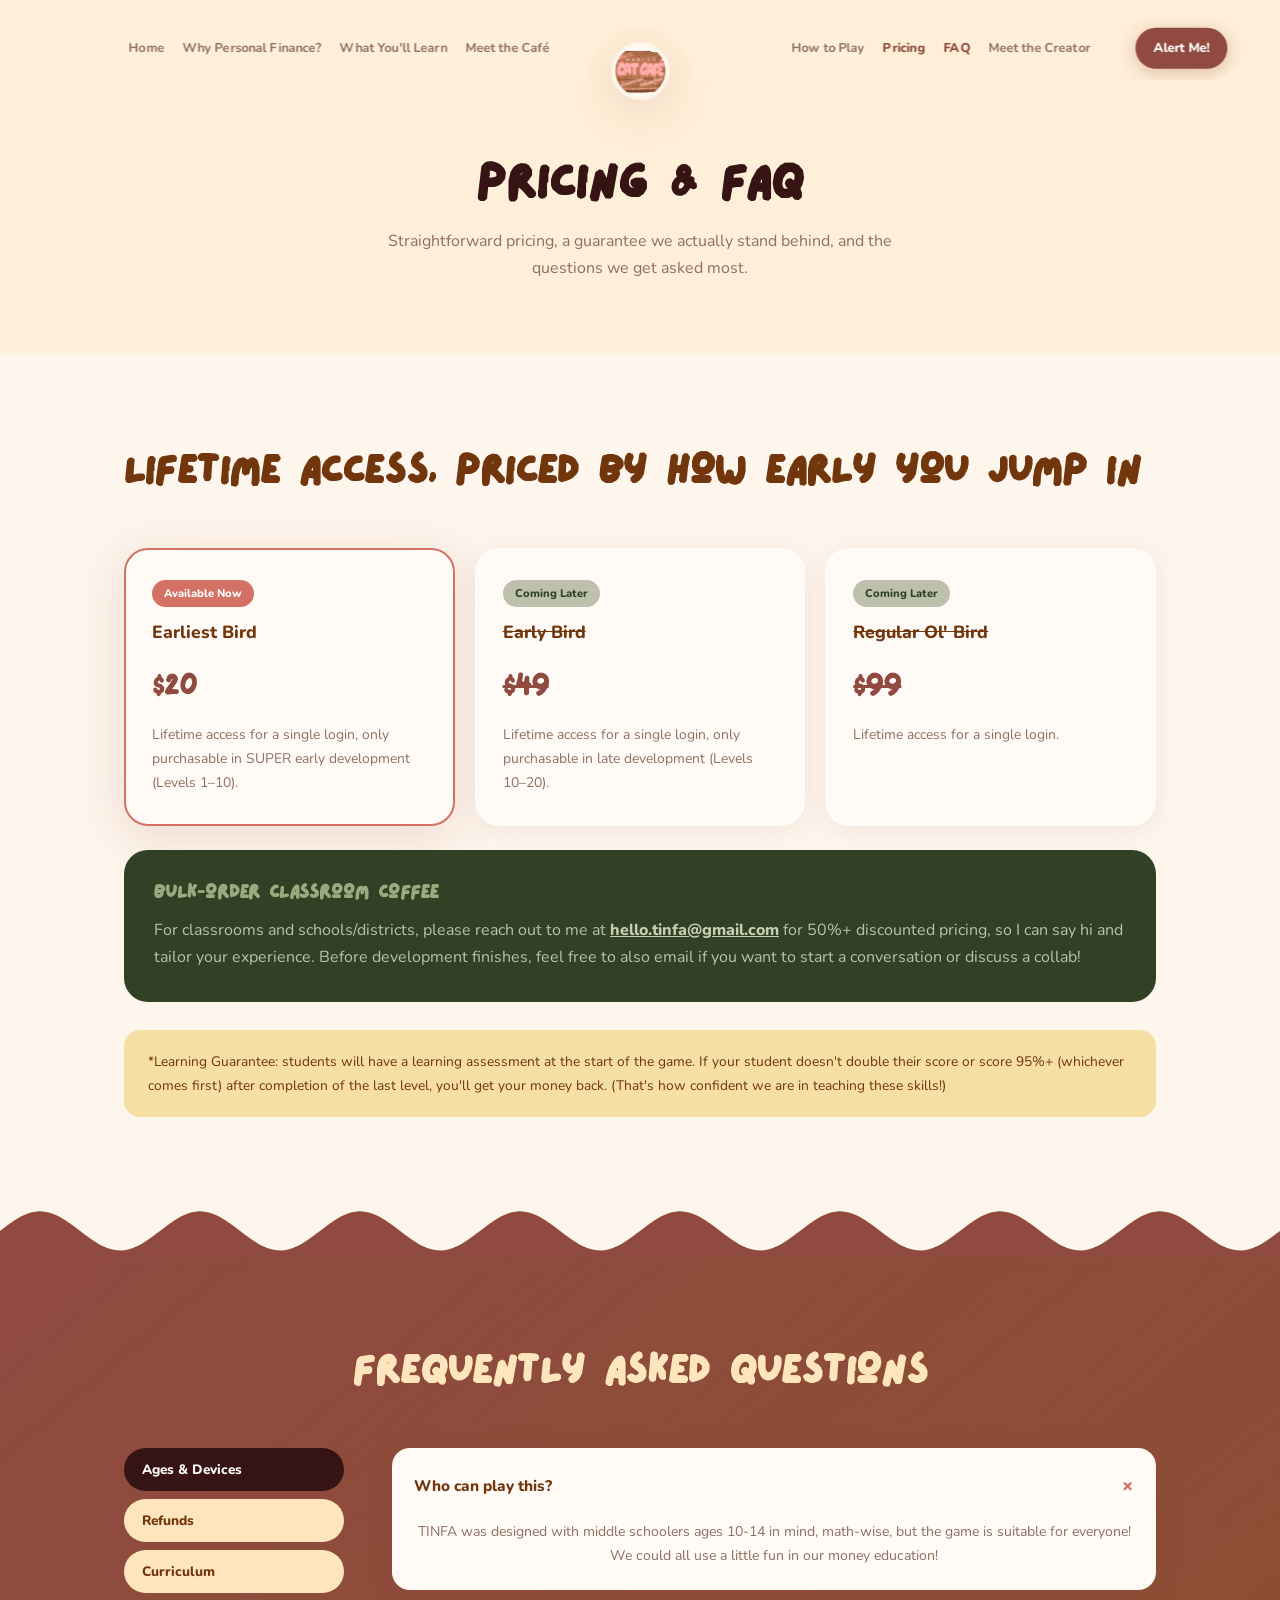
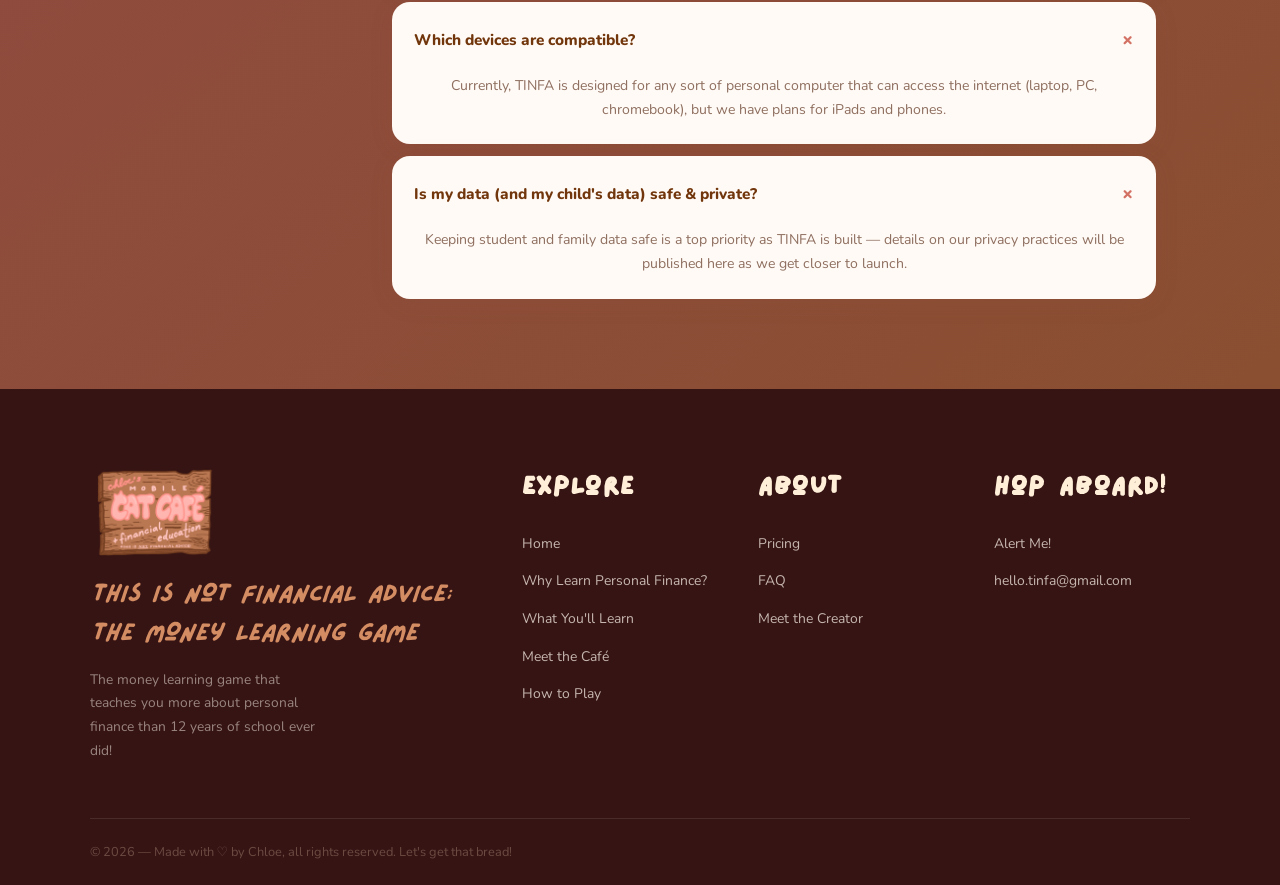
==== pricing.html @ c8a3726d "Make FAQ category bubbles into selectable filter buttons Converted the three faq-cat spans into real" ====
<!DOCTYPE html>
<html lang="en">
<head>
  <meta charset="UTF-8">
  <meta name="viewport" content="width=device-width, initial-scale=1.0">
  <meta name="description" content="Pricing and frequently asked questions for This Is Not Financial Advice; The Money Learning Game.">
  <title>Pricing &amp; FAQ — This Is Not Financial Advice</title>

  <link rel="preconnect" href="https://fonts.googleapis.com">
  <link rel="preconnect" href="https://fonts.gstatic.com" crossorigin>
  <link href="https://fonts.googleapis.com/css2?family=Playfair+Display:ital,wght@0,400;0,600;0,700;1,400;1,700&family=Nunito:wght@300;400;500;600;700;800;900&family=Dancing+Script:wght@500;600;700&display=swap" rel="stylesheet">
  <link rel="stylesheet" href="./styles.css">
</head>

<body>

  <!-- ── NAV ── -->
  <div class="nav-wrap">
    <a href="index.html#hero" class="nav-badge" aria-label="Home">
      <img src="./assets/cat-cafe-logo.png" alt="TINFA logo">
    </a>
    <nav class="nav">
      <ul class="nav-links">
        <li><a href="index.html#hero">Home</a></li>
        <li><a href="index.html#why-learn">Why Personal Finance?</a></li>
        <li><a href="index.html#learn">What You'll Learn</a></li>
        <li><a href="world.html#cafe">Meet the Café</a></li>
      </ul>
      <ul class="nav-links">
        <li><a href="world.html#how-to-play">How to Play</a></li>
        <li><a href="#pricing" class="active">Pricing</a></li>
        <li><a href="#faq" class="active">FAQ</a></li>
        <li><a href="index.html#creator">Meet the Creator</a></li>
      </ul>
      <div class="nav-actions">
        <a href="index.html#alert" class="btn-alert">Alert Me!</a>
      </div>
    </nav>
  </div>

  <div class="page-banner">
    <h1>Pricing &amp; FAQ</h1>
    <p>Straightforward pricing, a guarantee we actually stand behind, and the questions we get asked most.</p>
  </div>

  <!-- ── PRICING ── -->
  <section id="pricing" style="background: var(--bg);">
    <div class="section-inner">
      <div class="reveal">
        <h2>Lifetime access, priced by how early you jump in</h2>
      </div>

      <div class="pricing-grid">
        <div class="price-card available reveal reveal-d1">
          <span class="price-badge">Available Now</span>
          <span class="price-name">Earliest Bird</span>
          <span class="price-val">$20</span>
          <p class="price-desc">Lifetime access for a single login, only purchasable in SUPER early development (Levels 1–10).</p>
        </div>
        <div class="price-card locked reveal reveal-d2">
          <span class="price-badge soon">Coming Later</span>
          <span class="price-name">Early Bird</span>
          <span class="price-val">$49</span>
          <p class="price-desc">Lifetime access for a single login, only purchasable in late development (Levels 10–20).</p>
        </div>
        <div class="price-card locked reveal reveal-d3">
          <span class="price-badge soon">Coming Later</span>
          <span class="price-name">Regular Ol' Bird</span>
          <span class="price-val">$99</span>
          <p class="price-desc">Lifetime access for a single login.</p>
        </div>
      </div>

      <div class="price-contact reveal">
        <h3>Bulk-Order Classroom Coffee</h3>
        <p>For classrooms and schools/districts, please reach out to me at <a href="mailto:hello.tinfa@gmail.com">hello.tinfa@gmail.com</a> for 50%+ discounted pricing, so I can say hi and tailor your experience. Before development finishes, feel free to also email if you want to start a conversation or discuss a collab!</p>
      </div>

      <p class="price-guarantee reveal">
        *Learning Guarantee: students will have a learning assessment at the start of the game. If your student doesn't double their score or score 95%+ (whichever comes first) after completion of the last level, you'll get your money back. (That's how confident we are in teaching these skills!)
      </p>
    </div>
  </section>

  <!-- wave -->
  <div class="wave" aria-hidden="true" style="background: var(--bg); --seam-color: var(--rose);">
    <svg viewBox="0 0 1440 56" preserveAspectRatio="none" xmlns="http://www.w3.org/2000/svg">
      <path d="M0,28.00 L4,24.94 L8,21.94 L12,19.05 L16,16.34 L20,13.86 L24,11.65 L28,9.76 L32,8.23 L36,7.08 L40,6.33 L44,6.01 L48,6.12 L52,6.65 L56,7.60 L60,8.95 L64,10.66 L68,12.72 L72,15.07 L76,17.67 L80,20.48 L84,23.43 L88,26.47 L92,29.53 L96,32.57 L100,35.52 L104,38.33 L108,40.93 L112,43.28 L116,45.34 L120,47.05 L124,48.40 L128,49.35 L132,49.88 L136,49.99 L140,49.67 L144,48.92 L148,47.77 L152,46.24 L156,44.35 L160,42.14 L164,39.66 L168,36.95 L172,34.06 L176,31.06 L180,28.00 L184,24.94 L188,21.94 L192,19.05 L196,16.34 L200,13.86 L204,11.65 L208,9.76 L212,8.23 L216,7.08 L220,6.33 L224,6.01 L228,6.12 L232,6.65 L236,7.60 L240,8.95 L244,10.66 L248,12.72 L252,15.07 L256,17.67 L260,20.48 L264,23.43 L268,26.47 L272,29.53 L276,32.57 L280,35.52 L284,38.33 L288,40.93 L292,43.28 L296,45.34 L300,47.05 L304,48.40 L308,49.35 L312,49.88 L316,49.99 L320,49.67 L324,48.92 L328,47.77 L332,46.24 L336,44.35 L340,42.14 L344,39.66 L348,36.95 L352,34.06 L356,31.06 L360,28.00 L364,24.94 L368,21.94 L372,19.05 L376,16.34 L380,13.86 L384,11.65 L388,9.76 L392,8.23 L396,7.08 L400,6.33 L404,6.01 L408,6.12 L412,6.65 L416,7.60 L420,8.95 L424,10.66 L428,12.72 L432,15.07 L436,17.67 L440,20.48 L444,23.43 L448,26.47 L452,29.53 L456,32.57 L460,35.52 L464,38.33 L468,40.93 L472,43.28 L476,45.34 L480,47.05 L484,48.40 L488,49.35 L492,49.88 L496,49.99 L500,49.67 L504,48.92 L508,47.77 L512,46.24 L516,44.35 L520,42.14 L524,39.66 L528,36.95 L532,34.06 L536,31.06 L540,28.00 L544,24.94 L548,21.94 L552,19.05 L556,16.34 L560,13.86 L564,11.65 L568,9.76 L572,8.23 L576,7.08 L580,6.33 L584,6.01 L588,6.12 L592,6.65 L596,7.60 L600,8.95 L604,10.66 L608,12.72 L612,15.07 L616,17.67 L620,20.48 L624,23.43 L628,26.47 L632,29.53 L636,32.57 L640,35.52 L644,38.33 L648,40.93 L652,43.28 L656,45.34 L660,47.05 L664,48.40 L668,49.35 L672,49.88 L676,49.99 L680,49.67 L684,48.92 L688,47.77 L692,46.24 L696,44.35 L700,42.14 L704,39.66 L708,36.95 L712,34.06 L716,31.06 L720,28.00 L724,24.94 L728,21.94 L732,19.05 L736,16.34 L740,13.86 L744,11.65 L748,9.76 L752,8.23 L756,7.08 L760,6.33 L764,6.01 L768,6.12 L772,6.65 L776,7.60 L780,8.95 L784,10.66 L788,12.72 L792,15.07 L796,17.67 L800,20.48 L804,23.43 L808,26.47 L812,29.53 L816,32.57 L820,35.52 L824,38.33 L828,40.93 L832,43.28 L836,45.34 L840,47.05 L844,48.40 L848,49.35 L852,49.88 L856,49.99 L860,49.67 L864,48.92 L868,47.77 L872,46.24 L876,44.35 L880,42.14 L884,39.66 L888,36.95 L892,34.06 L896,31.06 L900,28.00 L904,24.94 L908,21.94 L912,19.05 L916,16.34 L920,13.86 L924,11.65 L928,9.76 L932,8.23 L936,7.08 L940,6.33 L944,6.01 L948,6.12 L952,6.65 L956,7.60 L960,8.95 L964,10.66 L968,12.72 L972,15.07 L976,17.67 L980,20.48 L984,23.43 L988,26.47 L992,29.53 L996,32.57 L1000,35.52 L1004,38.33 L1008,40.93 L1012,43.28 L1016,45.34 L1020,47.05 L1024,48.40 L1028,49.35 L1032,49.88 L1036,49.99 L1040,49.67 L1044,48.92 L1048,47.77 L1052,46.24 L1056,44.35 L1060,42.14 L1064,39.66 L1068,36.95 L1072,34.06 L1076,31.06 L1080,28.00 L1084,24.94 L1088,21.94 L1092,19.05 L1096,16.34 L1100,13.86 L1104,11.65 L1108,9.76 L1112,8.23 L1116,7.08 L1120,6.33 L1124,6.01 L1128,6.12 L1132,6.65 L1136,7.60 L1140,8.95 L1144,10.66 L1148,12.72 L1152,15.07 L1156,17.67 L1160,20.48 L1164,23.43 L1168,26.47 L1172,29.53 L1176,32.57 L1180,35.52 L1184,38.33 L1188,40.93 L1192,43.28 L1196,45.34 L1200,47.05 L1204,48.40 L1208,49.35 L1212,49.88 L1216,49.99 L1220,49.67 L1224,48.92 L1228,47.77 L1232,46.24 L1236,44.35 L1240,42.14 L1244,39.66 L1248,36.95 L1252,34.06 L1256,31.06 L1260,28.00 L1264,24.94 L1268,21.94 L1272,19.05 L1276,16.34 L1280,13.86 L1284,11.65 L1288,9.76 L1292,8.23 L1296,7.08 L1300,6.33 L1304,6.01 L1308,6.12 L1312,6.65 L1316,7.60 L1320,8.95 L1324,10.66 L1328,12.72 L1332,15.07 L1336,17.67 L1340,20.48 L1344,23.43 L1348,26.47 L1352,29.53 L1356,32.57 L1360,35.52 L1364,38.33 L1368,40.93 L1372,43.28 L1376,45.34 L1380,47.05 L1384,48.40 L1388,49.35 L1392,49.88 L1396,49.99 L1400,49.67 L1404,48.92 L1408,47.77 L1412,46.24 L1416,44.35 L1420,42.14 L1424,39.66 L1428,36.95 L1432,34.06 L1436,31.06 L1440,28.00 L1440,56 L0,56 Z" fill="var(--rose)"/>
    </svg>
  </div>

  <!-- ── FAQ ── -->
  <section id="faq" style="background: linear-gradient(140deg, var(--rose) 0%, var(--terracotta) 100%);">
    <div class="section-inner centered">
      <div class="reveal">
        <h2 style="color:#fee5bd;">Frequently Asked Questions</h2>
      </div>

      <div class="faq-grid">
        <div class="faq-cats reveal reveal-d1">
          <button type="button" class="faq-cat active" data-cat="ages">Ages &amp; Devices</button>
          <button type="button" class="faq-cat" data-cat="refunds">Refunds</button>
          <button type="button" class="faq-cat" data-cat="curriculum">Curriculum</button>
        </div>
        <div class="faq-list reveal reveal-d2">
          <details class="faq-item" data-cat="ages" open>
            <summary>Who can play this?</summary>
            <p>TINFA was designed with middle schoolers ages 10-14 in mind, math-wise, but the game is suitable for everyone! We could all use a little fun in our money education!</p>
          </details>
          <details class="faq-item" data-cat="ages">
            <summary>Which devices are compatible?</summary>
            <p>Currently, TINFA is designed for any sort of personal computer that can access the internet (laptop, PC, chromebook), but we have plans for iPads and phones.</p>
          </details>
          <details class="faq-item" data-cat="ages">
            <summary>Is my data (and my child's data) safe &amp; private?</summary>
            <p>Keeping student and family data safe is a top priority as TINFA is built — details on our privacy practices will be published here as we get closer to launch.</p>
          </details>
          <details class="faq-item" data-cat="refunds">
            <summary>What is the refund policy?</summary>
            <p>We have a *Learning Guarantee: students will have a learning assessment at the start of the game. If your student doesn't double their score or score 95%+ (whichever comes first) after completion of the last level, you'll get your money back. (That's how confident we are in teaching these skills!)</p>
          </details>
          <details class="faq-item" data-cat="curriculum">
            <summary>How does it fit a curriculum?</summary>
            <p>If you have a personal-finance segment of learning, we encourage launching it off with TINFA as a fun, comprehensive, and curiosity-sparking introduction. A major struggle with teaching personal finance is that it may seem daunting or boring, and TINFA is a great way to break that ice and build interest in personal money management.</p>
          </details>
        </div>
      </div>
    </div>
  </section>

  <!-- ── FOOTER ── -->
  <footer>
    <div class="footer-top">
      <div>
        <div class="footer-brand">
          <img src="./assets/cat-cafe-logo.png" alt="TINFA logo" class="footer-logo">
          <span class="footer-name">This Is Not Financial Advice;<br>The Money Learning Game</span>
        </div>
        <p class="footer-blurb">The money learning game that teaches you more about personal finance than 12 years of school ever did!</p>
      </div>
      <div class="footer-col">
        <h5>Explore</h5>
        <ul>
          <li><a href="index.html#hero">Home</a></li>
          <li><a href="index.html#why-learn">Why Learn Personal Finance?</a></li>
          <li><a href="index.html#learn">What You'll Learn</a></li>
          <li><a href="world.html#cafe">Meet the Café</a></li>
          <li><a href="world.html#how-to-play">How to Play</a></li>
        </ul>
      </div>
      <div class="footer-col">
        <h5>About</h5>
        <ul>
          <li><a href="#pricing">Pricing</a></li>
          <li><a href="#faq">FAQ</a></li>
          <li><a href="index.html#creator">Meet the Creator</a></li>
        </ul>
      </div>
      <div class="footer-col">
        <h5>Hop Aboard!</h5>
        <ul>
          <li><a href="index.html#alert">Alert Me!</a></li>
          <li><span>hello.tinfa@gmail.com</span></li>
        </ul>
      </div>
    </div>
    <div class="footer-bottom">
      <p class="footer-copy">© 2026 — Made with ♡ by Chloe, all rights reserved. Let's get that bread!</p>
    </div>
  </footer>

  <script src="./script.js"></script>
</body>
</html>
---- styles.css ----
/* ── FONTS ── */
@font-face {
  font-family: 'Lazy Dog';
  src: url('./assets/lazy_dog.ttf') format('truetype');
  font-weight: normal;
  font-style: normal;
  font-display: swap;
}

/* ── TOKENS ── */
:root {
  --bg:           #fef5ec;
  --bg-alt:       #ffefd8;
  --bg-card:      #fffaf5;
  --bg-sage:      #a9a95f;
  --bg-gold:      #f6dfa4;
  --text:         #251e01;
  --text-mid:     #72340b;
  --text-soft:    #8f6f60;
  --rose:         #904a40;
  --rose-dk:      #72340b;
  --coral:        #d37164;
  --salmon:       #e19c73;
  --peach:        #e09e7c;
  --blush:        #f1c4a7;
  --baby-pink:    #f7d4be;
  --cream:        #fee5bd;
  --milk-foam:    #ffefd8;
  --peridot:      #98ab7e;
  --oak:          #6c7340;
  --pine:         #575a3f;
  --spruce:       #304126;
  --eucalyptus:   #bdc0ab;
  --jade:         #c9cdb2;
  --bronze:       #9b7e56;
  --clay:         #be805b;
  --terracotta:   #8a4f31;
  --hot-coco:     #8f6f60;
  --milk-choc:    #855a47;
  --dark-choc:    #361414;
  --olive:        #a9a95f;
  --thyme:        #d8c583;

  --shadow:       0 4px 24px rgba(144, 74, 64, 0.10);
  --shadow-lg:    0 10px 48px rgba(144, 74, 64, 0.16);
  --r-card:       20px;
  --r-pill:       999px;
  --r-arch:       999px 999px 20px 20px;

  --ff-display:   'Lazy Dog', 'Playfair Display', Georgia, serif;
  --ff-body:      'Nunito', system-ui, sans-serif;
  --ff-accent:    'Dancing Script', cursive;
}

/* ── RESET ── */
*, *::before, *::after { box-sizing: border-box; margin: 0; padding: 0; }
html { scroll-behavior: smooth; font-size: 16px; }
body {
  background: var(--bg);
  color: var(--text);
  font-family: var(--ff-body);
  line-height: 1.72;
  overflow-x: hidden;
}
img { max-width: 100%; height: auto; display: block; }
a { color: var(--rose); text-decoration: none; transition: color 0.2s; }
a:hover { color: var(--rose-dk); }

h1, h2, h3 { font-family: var(--ff-display); line-height: 1.18; text-wrap: balance; }
h1 { font-size: clamp(2.2rem, 4.5vw, 3.8rem); font-weight: 700; }
h2 { font-size: calc(clamp(1.7rem, 3vw, 2.6rem) + 10px); font-weight: 600; color: #72360c; }
h3 { font-size: clamp(1.1rem, 1.8vw, 1.4rem); font-weight: 600; color: #72360c; }
p  { max-width: 62ch; }

/* ── NAV ── */
.nav-wrap {
  position: fixed; top: 16px; left: 50%; transform: translateX(-50%);
  z-index: 200; width: 94%; max-width: 1220px;
}
.nav {
  position: relative;
  background: rgba(255, 239, 216, 0.94);
  backdrop-filter: blur(14px);
  -webkit-backdrop-filter: blur(14px);
  border-radius: var(--r-pill);
  box-shadow: var(--shadow-lg);
  padding: 0 150px 0 26px;
  height: 64px;
  -webkit-mask-image: radial-gradient(circle 54px at 50% 100%, transparent 99%, #000 100%);
  mask-image: radial-gradient(circle 54px at 50% 100%, transparent 99%, #000 100%);
}

.nav-badge {
  position: absolute; bottom: -20px; left: 50%; transform: translateX(-50%);
  width: 58px; height: 58px; border-radius: 50%;
  background: var(--bg-card); border: 4px solid var(--bg);
  box-shadow: var(--shadow-lg);
  display: flex; align-items: center; justify-content: center;
  overflow: hidden;
}
.nav-badge img { width: 100%; height: 100%; object-fit: cover; }

.nav-links {
  position: absolute; top: 50%; transform: translate(-50%, -50%);
  display: flex; align-items: center; gap: 18px; list-style: none;
}
.nav-links:first-of-type { left: 25%; }
.nav-links:last-of-type { left: 75%; }
.nav-links a {
  font-size: 0.8rem; font-weight: 700; letter-spacing: 0.01em;
  color: var(--text-soft); white-space: nowrap;
}
.nav-links a:hover { color: var(--rose); }
.nav-links a.active { color: var(--rose); font-weight: 800; }

.nav-actions {
  position: absolute; right: 14px; top: 50%; transform: translateY(-50%);
  display: flex; align-items: center; gap: 10px;
}

.btn-alert {
  position: relative;
  background: var(--rose); color: #fff;
  padding: 9px 18px; border-radius: var(--r-pill);
  font-weight: 800; font-size: 0.82rem; font-family: var(--ff-body);
  border: none; cursor: pointer; display: inline-block;
  box-shadow: 0 4px 18px rgba(144, 74, 64, 0.3);
  transition: transform 0.15s, box-shadow 0.2s;
}
.btn-alert:hover { color: #fff; transform: translateY(-2px); }

/* ── BUTTONS ── */
.btn-rose {
  background: #a9a95f; color: var(--cream);
  padding: 11px 28px; border-radius: var(--r-pill);
  font-weight: 800; font-size: 0.95rem; font-family: var(--ff-body);
  border: 8px solid #6d752d; cursor: pointer; display: inline-flex; align-items: center; gap: 6px;
  box-shadow: 0 4px 18px rgba(144, 74, 64, 0.28);
  transition: background 0.2s, box-shadow 0.2s;
  text-decoration: none;
  animation: btn-breathe 2.1s ease-in-out infinite;
  transform-origin: center;
}
.btn-rose:hover {
  background: #969650; color: var(--cream);
  box-shadow: 0 8px 28px rgba(144, 74, 64, 0.36);
}
@keyframes btn-breathe {
  0%, 100% { transform: scale(1); }
  50%       { transform: scale(1.05); }
}
@media (prefers-reduced-motion: reduce) {
  .btn-rose { animation: none; }
}

.btn-text-link {
  font-weight: 800; font-size: 0.95rem; color: var(--text-mid);
  text-decoration: underline; text-underline-offset: 4px;
  display: inline-flex; align-items: center;
}
.btn-text-link:hover { color: var(--rose); }

/* ── WAVES ── */
.wave { width: 100%; overflow: hidden; line-height: 0; margin: -1px 0 -3px; position: relative; z-index: 1; }
.wave svg { display: block; width: 100%; }
/* Thin backstop strip in the next section's color, covering any
   subpixel rendering gap right at the seam. Set --seam-color inline
   per divider to match whatever section follows it. */
.wave::after {
  content: ''; position: absolute; left: 0; right: 0; bottom: -2px; height: 5px;
  background: var(--seam-color, transparent);
}

/* ── SHARED SECTION ── */
.section-inner { max-width: 1160px; margin: 0 auto; padding: 90px 5%; }
.learn .section-inner { max-width: 1230px; }
.section-inner.centered { text-align: center; }
.section-inner.centered h2 { margin: 0 auto; }
.section-inner.centered > p { margin-left: auto; margin-right: auto; }

.section-label {
  font-family: var(--ff-accent); font-size: 1.1rem;
  color: var(--coral); display: flex; align-items: center;
  gap: 10px; margin-bottom: 10px;
}
.section-inner.centered .section-label { justify-content: center; }

/* ── PAGE BANNER (for sub-pages) ── */
.page-banner {
  padding: 150px 6% 70px; text-align: center; background: var(--bg-alt);
}
.page-banner h1 { color: var(--dark-choc); margin-bottom: 10px; }
.page-banner p { color: var(--text-soft); max-width: 56ch; margin: 0 auto; }

/* ── CARD GRIDS (icon badges / chips) ── */
.card-grid {
  display: grid; gap: 10px; margin-top: 44px;
}
.grid-2 { grid-template-columns: repeat(2, 1fr); }
.grid-3 { grid-template-columns: repeat(3, 1fr); }
.grid-4 { grid-template-columns: repeat(4, 1fr); }

.badge-card {
  border-radius: 22px; padding: 26px 20px;
  box-shadow: var(--shadow); transition: transform 0.2s, box-shadow 0.2s;
}
.badge-card:hover { transform: translateY(-5px); box-shadow: var(--shadow-lg); }
.badge-card.c-rose  { background: #fee6c0; border: 8px solid #fed491; }
.badge-card.c-gold  { background: #d48d63; border: 8px solid #996647; }
.badge-card.c-sage  { background: var(--bg-sage); border: 8px solid #7a7a44; }
.badge-card.c-cream { background: #98a48c; border: 8px solid #6d7665; }

.badge-icon {
  width: 48px; height: 48px; border-radius: 50%;
  background: rgba(255,255,255,0.65); display: flex; align-items: center; justify-content: center;
  font-size: 1.4rem; margin-bottom: 12px;
}
.badge-title { font-family: var(--ff-display); font-weight: 700; font-size: 1.1rem; color: #72360c; margin-bottom: 6px; }
.badge-desc { font-size: 0.86rem; color: var(--text-mid); max-width: none; line-height: 1.5; }
.badge-tags { display: flex; flex-wrap: wrap; gap: 6px; margin-top: 12px; }
.badge-tags span {
  display: inline-block; width: fit-content; white-space: nowrap;
  background: rgba(255,255,255,0.65); border-radius: var(--r-pill);
  padding: 4px 11px; font-size: 0.72rem; font-weight: 700; color: var(--text-mid);
}

.level-tag {
  display: inline-block; background: #9b5b36; color: #fff;
  border-radius: var(--r-pill); padding: 4px 13px; font-size: 0.72rem; font-weight: 800;
  margin-bottom: 12px;
}

/* ── STEP / ARCH CARDS ── */
.step-grid {
  display: grid; grid-template-columns: repeat(auto-fit, minmax(230px, 1fr));
  gap: 22px; margin-top: 48px;
}
.step-card {
  border-radius: 26px; padding: 0 0 26px; overflow: hidden;
  box-shadow: var(--shadow); transition: transform 0.2s, box-shadow 0.2s;
}
.step-card:hover { transform: translateY(-6px); box-shadow: var(--shadow-lg); }
.step-card.c-terracotta { background: var(--blush); }
.step-card.c-gold       { background: var(--bg-gold); }
.step-card.c-sage       { background: var(--jade); }
.step-card.c-cream      { background: var(--bg-card); }

.step-top {
  height: 88px; display: flex; align-items: center; justify-content: center;
  margin: 18px 18px 0; border-radius: var(--r-arch);
  background: rgba(255,255,255,0.55);
  font-size: 2rem;
}
.step-card h3 { color: var(--rose-dk); margin: 18px 22px 8px; font-size: 1.02rem; }
.step-card p { font-size: 0.89rem; color: var(--text-mid); max-width: none; margin: 0 22px; }

/* ── PROSE (home details) ── */
.prose-block { max-width: 680px; margin: 0 auto; text-align: center; }
.prose-lede {
  font-family: var(--ff-display); font-style: italic;
  font-size: clamp(1.3rem, 2.4vw, 1.7rem); color: var(--rose);
  line-height: 1.5; margin: 0 auto 32px; max-width: 900px;
  text-align: center;
}
.prose-body {
  font-size: 1.04rem; color: var(--text-mid); line-height: 1.9;
  max-width: none; text-align: left;
}
.prose-body + .prose-body { margin-top: 20px; }

/* ── HOME HERO BANNER ── */
.home-hero {
  position: relative; padding-top: 0; margin-top: -50px;
  overflow: hidden;
}
.home-wave-strip {
  position: absolute; left: 0; right: 0; bottom: -1px; z-index: 2;
  line-height: 0; pointer-events: none;
}
.home-wave-strip svg { display: block; width: 100%; }
.home-banner {
  width: 100%; height: clamp(440px, 78vw, 880px); object-fit: cover;
  object-position: center 22%;
  cursor: pointer;
}
.home-hero-cta {
  position: absolute; left: 0; right: 0; bottom: 20px;
  display: flex; justify-content: center; z-index: 3;
}

/* ── CREATOR ── */
.creator-grid {
  display: grid; grid-template-columns: 320px 1fr;
  gap: 56px; align-items: start; margin-top: 48px;
}
.creator-copy h2 { margin-bottom: 20px; }
.creator-photo-wrap { position: relative; }
.creator-photo {
  position: relative; z-index: 2;
  width: 100%; max-width: 320px;
  aspect-ratio: 1 / 1.1; object-fit: cover; object-position: top;
  border-radius: var(--r-arch);
  border: 8px solid var(--blush); box-shadow: var(--shadow-lg);
}
.creator-photo-2 {
  position: absolute; z-index: 1;
  top: 68%; left: -62%; width: 115%; height: 78%;
  object-fit: cover; object-position: center 35%;
  border-radius: 8px;
  border: calc(8px / 1.4875) solid var(--salmon); box-shadow: var(--shadow-lg);
  transform: scale(1.4875); transform-origin: top right;
}
@media (max-width: 960px) {
  .creator-photo-2 {
    position: static; width: 100%; max-width: 400px; height: auto;
    aspect-ratio: 16 / 10; margin: 16px auto 0;
  }
}
.creator-blob { position: absolute; bottom: -24px; right: -24px; width: 90px; height: 90px; border-radius: 50%; background: var(--peridot); opacity: 0.22; z-index: -1; }
.creator-copy .eyebrow { font-family: var(--ff-accent); font-size: 1.2rem; color: var(--coral); display: block; margin-bottom: 4px; }
.creator-copy p { font-size: 1rem; color: var(--text-soft); line-height: 1.88; margin-bottom: 18px; }
.creator-copy p:last-child { margin-bottom: 0; }
.creator-copy em { color: var(--rose); font-style: italic; font-weight: 700; }

/* ── ALERT ME FORM ── */
.alert-band { background: linear-gradient(140deg, var(--rose) 0%, var(--terracotta) 100%); }
.alert-inner { max-width: 1100px; margin: 0 auto; padding: 90px 5%; }
.alert-grid { display: grid; grid-template-columns: 1fr 1fr; gap: 56px; align-items: center; }
.alert-copy { text-align: left; }
.alert-inner .eyebrow { color: var(--blush); font-family: var(--ff-accent); font-size: 1.2rem; display: block; margin-bottom: 12px; }
.alert-inner h2 { color: #fff; margin-bottom: 14px; }
.alert-inner p.lede { color: rgba(255,255,255,0.82); margin: 0; font-size: 1.02rem; max-width: none; }

.alert-form { display: flex; flex-direction: column; gap: 12px; text-align: left; }
.form-row { display: flex; gap: 12px; flex-wrap: wrap; }
.form-row > * { flex: 1; min-width: 180px; }
.alert-field label {
  display: block; font-size: 0.78rem; font-weight: 800; color: rgba(255,255,255,0.85);
  margin-bottom: 6px;
}
.alert-input, .alert-select {
  width: 100%; padding: 13px 18px; border-radius: var(--r-pill);
  border: none; font-family: var(--ff-body); font-size: 0.94rem;
  background: rgba(255,255,255,0.94); color: var(--dark-choc); outline: none;
}
.alert-input:focus, .alert-select:focus { box-shadow: 0 0 0 3px rgba(255,255,255,0.35); }
.alert-input::placeholder { color: #b8a090; }

.btn-white {
  background: #fff; color: var(--rose);
  padding: 14px 22px; border-radius: var(--r-pill);
  font-weight: 800; font-size: 0.95rem; font-family: var(--ff-body);
  border: none; cursor: pointer; white-space: nowrap; margin-top: 6px;
  transition: transform 0.15s, box-shadow 0.2s;
}
.btn-white:hover { transform: scale(1.03); box-shadow: 0 4px 16px rgba(0,0,0,0.15); }
.alert-thanks { display: none; color: #fff; font-size: 1.05rem; font-weight: 700; margin-top: 12px; }

/* ── PRICING ── */
.pricing-grid {
  display: grid; grid-template-columns: repeat(auto-fit, minmax(240px, 1fr));
  gap: 20px; margin-top: 48px;
}
.price-card {
  background: var(--bg-card); border-radius: 24px; padding: 30px 26px;
  box-shadow: var(--shadow); border: 2px solid transparent;
  display: flex; flex-direction: column; gap: 10px;
}
.price-card.available { border-color: var(--coral); box-shadow: var(--shadow-lg); }
.price-card.locked { opacity: 0.55; }
.price-card.locked .price-val,
.price-card.locked .price-name { text-decoration: line-through; }
.price-badge {
  align-self: flex-start; background: var(--coral); color: #fff;
  font-size: 0.7rem; font-weight: 800; padding: 4px 12px; border-radius: var(--r-pill);
}
.price-badge.soon { background: var(--eucalyptus); color: var(--spruce); }
.price-name { font-weight: 800; font-size: 1.1rem; color: #72360c; }
.price-val { font-family: var(--ff-display); font-size: 2rem; font-weight: 700; color: var(--rose); }
.price-desc { font-size: 0.87rem; color: var(--text-soft); max-width: none; }

.price-contact {
  background: var(--spruce); color: #f4f0e8; border-radius: 24px;
  padding: 30px 30px; margin-top: 24px;
}
.price-contact h3 { color: var(--peridot); margin-bottom: 10px; }
.price-contact p { color: var(--eucalyptus); max-width: none; }
.price-contact a { color: var(--jade); font-weight: 800; text-decoration: underline; }

.price-guarantee {
  margin-top: 28px; padding: 20px 24px; border-radius: 16px;
  background: var(--bg-gold); font-size: 0.86rem; color: var(--text-mid); max-width: none;
}

/* ── FAQ ── */
.faq-grid { display: grid; grid-template-columns: 220px 1fr; gap: 48px; margin-top: 48px; align-items: start; }
.faq-cats { display: flex; flex-direction: column; gap: 8px; }
.faq-cat {
  padding: 12px 18px; border-radius: var(--r-pill); font-size: 0.85rem; font-weight: 800;
  color: var(--text-mid); background: var(--cream);
  border: none; font-family: var(--ff-body); cursor: pointer; text-align: left;
  transition: background 0.2s, color 0.2s;
}
.faq-cat:hover { background: #fff; }
.faq-cat.active { background: var(--dark-choc); color: #fff; }
.faq-cat.active:hover { background: var(--dark-choc); }
.faq-list { display: flex; flex-direction: column; gap: 12px; }
.faq-item { background: var(--bg-card); border-radius: 18px; padding: 4px 22px; box-shadow: var(--shadow); }
.faq-item summary {
  padding: 16px 0; cursor: pointer; font-weight: 800; font-size: 0.96rem;
  color: #72360c; list-style: none; display: flex; justify-content: space-between; align-items: center; gap: 12px;
}
.faq-item summary::-webkit-details-marker { display: none; }
.faq-item summary::after { content: '+'; font-size: 1.3rem; color: var(--coral); flex-shrink: 0; transition: transform 0.2s; }
.faq-item[open] summary::after { transform: rotate(45deg); }
.faq-item p { font-size: 0.88rem; color: var(--text-soft); padding-bottom: 18px; max-width: none; }

/* ── CAFE PAGE ── */
.cafe-hero { display: grid; grid-template-columns: 1fr 1fr; gap: 56px; align-items: center; margin-top: 40px; overflow: visible; }
.cafe-hero img { max-width: 640px; width: 640px; margin: 0; }
.cafe-copy p { color: var(--rose); font-size: 1rem; line-height: 1.85; margin-top: 16px; max-width: none; }

/* ── FOOTER ── */
footer { background: var(--dark-choc); padding: 72px 7% 0; }
.footer-top { max-width: 1160px; margin: 0 auto; display: grid; grid-template-columns: 2fr 1fr 1fr 1fr; gap: 40px; padding-bottom: 56px; }
.footer-brand { display: flex; flex-direction: column; align-items: flex-start; gap: 14px; margin-bottom: 14px; }
.footer-logo { height: 100px; }
.footer-name { font-family: var(--ff-display); font-style: italic; font-size: 1.9rem; color: #d48d63; max-width: 460px; line-height: 1.3; display: block; }
.footer-blurb { font-size: 0.86rem; color: rgba(254,245,236,0.5); max-width: 30ch; }
.footer-col h5 { font-family: var(--ff-display); font-size: calc(1rem + 15px); font-weight: 700; letter-spacing: 0.05em; text-transform: uppercase; color: #ffefd8; margin-bottom: 16px; }
.footer-col ul { list-style: none; display: flex; flex-direction: column; gap: 10px; }
.footer-col a, .footer-col span { font-size: 0.87rem; color: rgba(254,245,236,0.72); }
.footer-col a:hover { color: var(--coral); }
.footer-bottom { border-top: 1px solid rgba(254,245,236,0.1); max-width: 1160px; margin: 0 auto; padding: 22px 0; display: flex; justify-content: space-between; align-items: center; flex-wrap: wrap; gap: 12px; }
.footer-copy { font-size: 0.8rem; color: var(--hot-coco); opacity: 0.6; }

/* ── SCROLL REVEAL ── */
.reveal { opacity: 0; transform: translateY(30px); transition: opacity 0.65s ease, transform 0.65s ease; }
.reveal.in { opacity: 1; transform: none; }
.reveal-d1 { transition-delay: 0.08s; }
.reveal-d2 { transition-delay: 0.16s; }
.reveal-d3 { transition-delay: 0.24s; }
.reveal-d4 { transition-delay: 0.32s; }
@media (prefers-reduced-motion: reduce) { .reveal { opacity: 1; transform: none; } }

/* ── RESPONSIVE ── */
@media (max-width: 960px) {
  .nav-links { display: none; }
  .creator-grid { grid-template-columns: 1fr; }
  .creator-photo, .creator-photo-2 { max-width: 300px; }
  .creator-blob { display: none; }
  .grid-3, .grid-4 { grid-template-columns: 1fr 1fr; }
  .cafe-hero { grid-template-columns: 1fr; text-align: center; }
  .cafe-hero img { width: 100%; max-width: 420px; margin: 0 auto; }
  .faq-grid { grid-template-columns: 1fr; }
  .faq-cats { flex-direction: row; flex-wrap: wrap; }
  .footer-top { grid-template-columns: 1fr 1fr; }
  .alert-grid { grid-template-columns: 1fr; gap: 32px; }
  .alert-copy { text-align: center; }
}
@media (max-width: 600px) {
  .section-inner { padding: 64px 5%; }
  .page-banner { padding-top: 120px; }
  .grid-2, .grid-3, .grid-4 { grid-template-columns: 1fr; }
  .form-row { flex-direction: column; }
  .footer-top { grid-template-columns: 1fr; }
}

/* ── DECORATIVE COINS ── */
.coin-decor {
  position: absolute; pointer-events: none; z-index: 0;
  display: none;
}
@media (min-width: 1300px) {
  .coin-decor { display: block; }
}
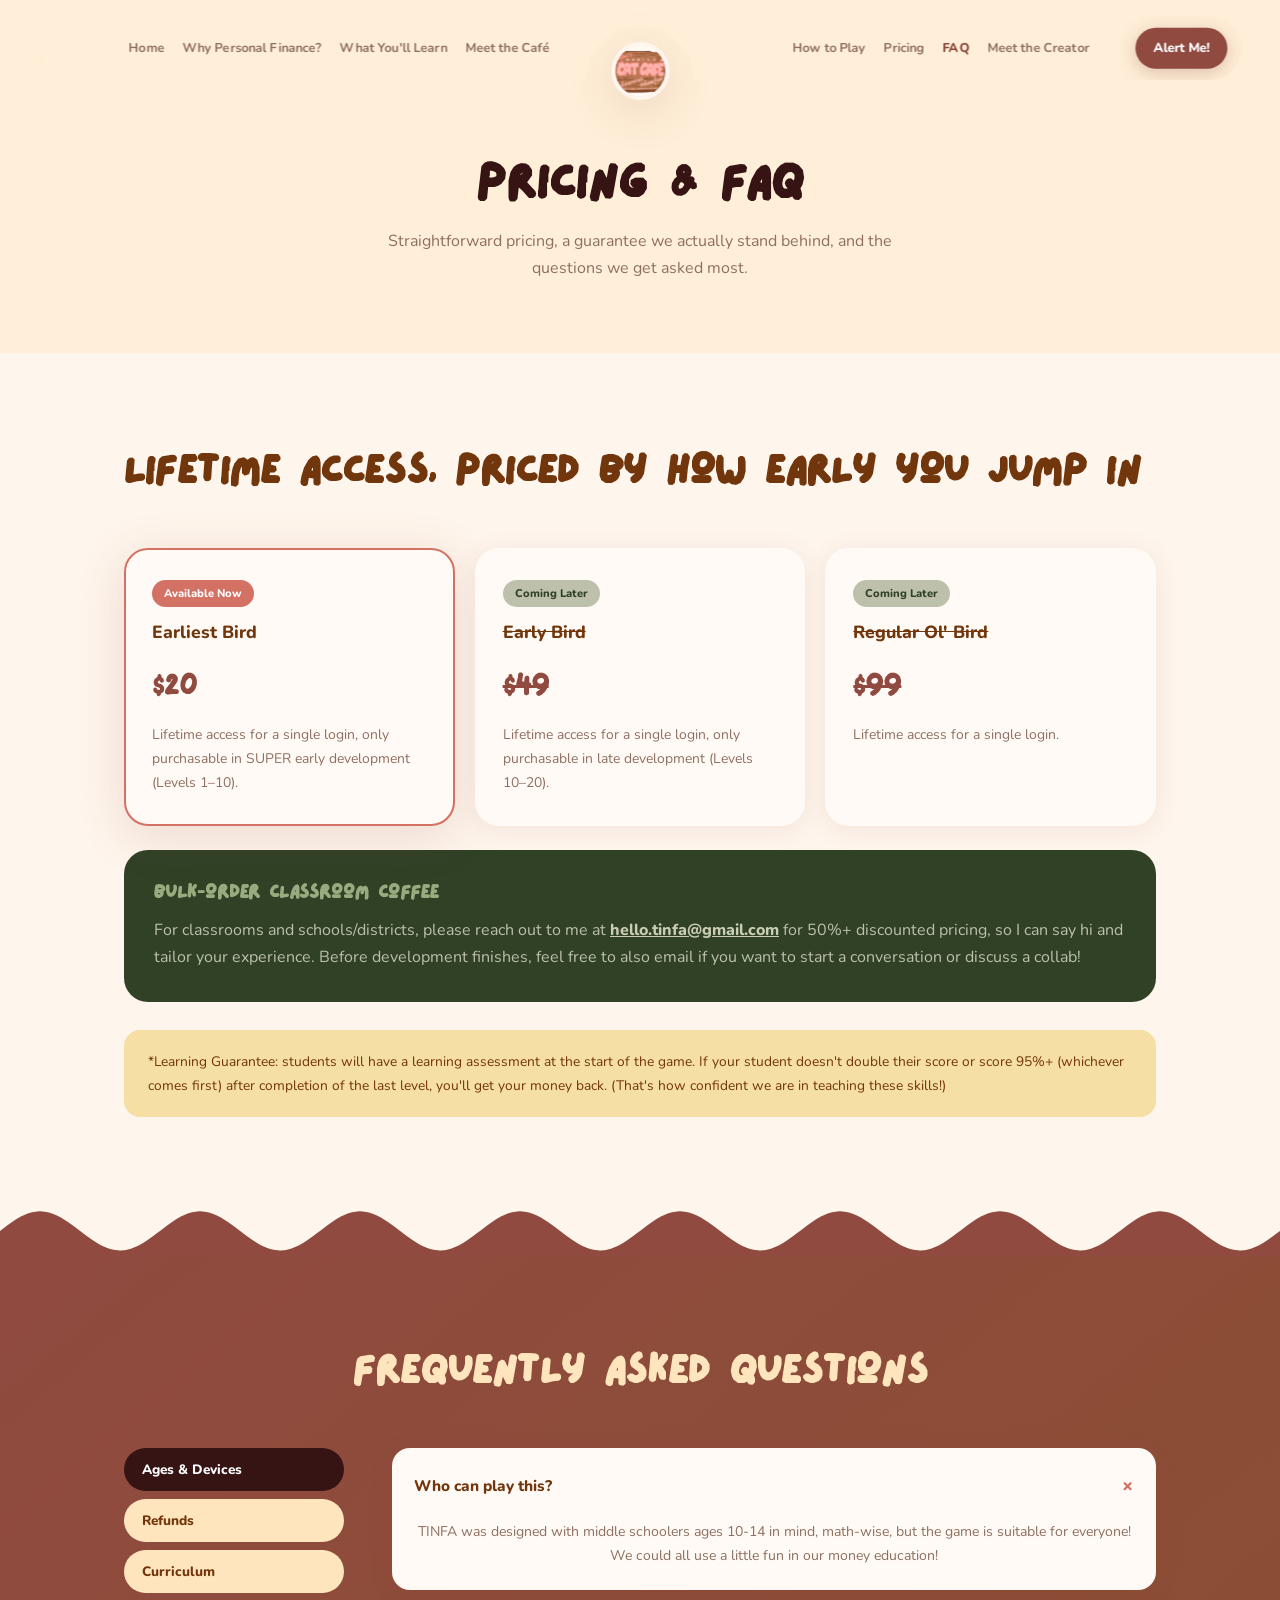
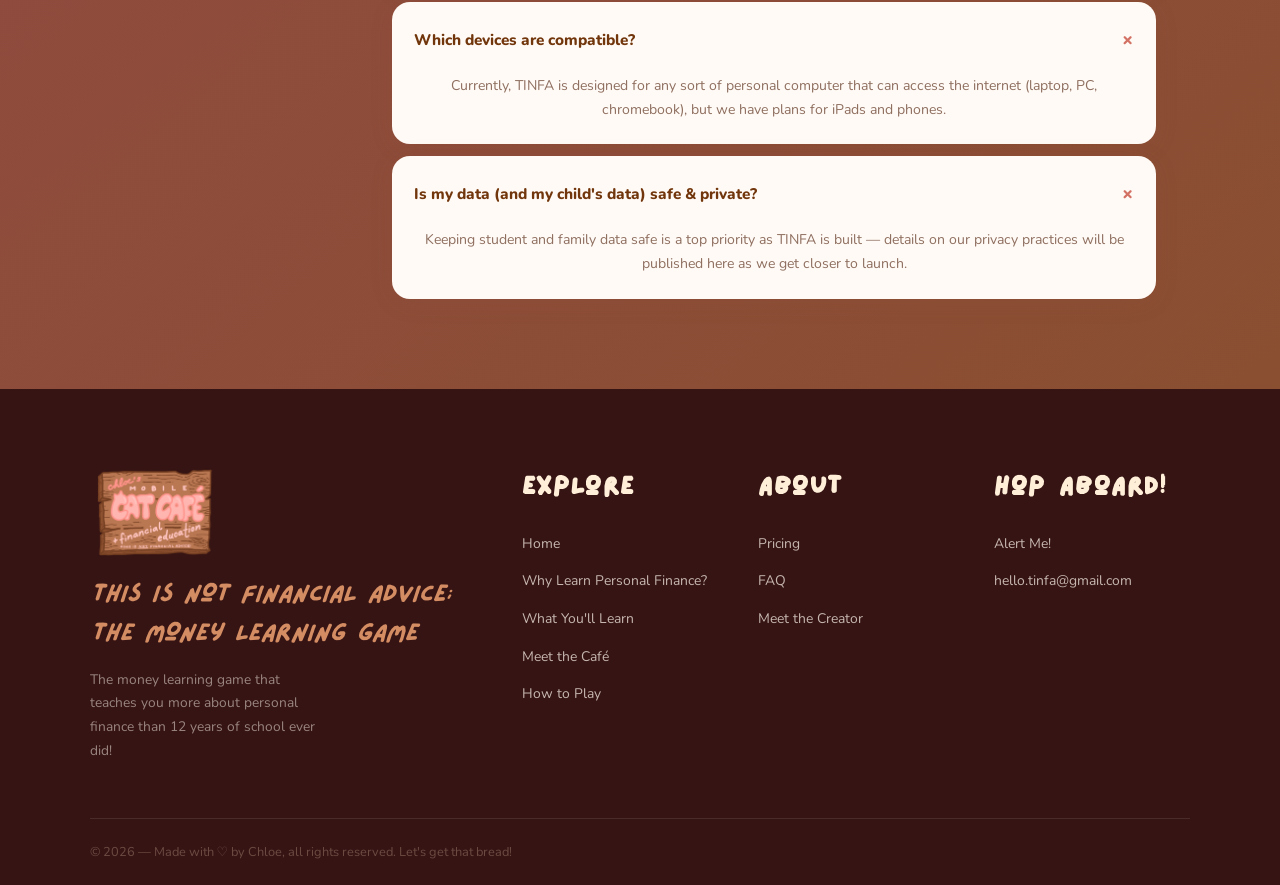
==== commit ec17651c: "Add scroll-spy nav highlighting, fix two-links-bolded bug Removed the hardcoded class="active" nav l" ====
--- a/pricing.html
+++ b/pricing.html
@@ -28,8 +28,8 @@
       </ul>
       <ul class="nav-links">
         <li><a href="world.html#how-to-play">How to Play</a></li>
-        <li><a href="#pricing" class="active">Pricing</a></li>
-        <li><a href="#faq" class="active">FAQ</a></li>
+        <li><a href="#pricing">Pricing</a></li>
+        <li><a href="#faq">FAQ</a></li>
         <li><a href="index.html#creator">Meet the Creator</a></li>
       </ul>
       <div class="nav-actions">
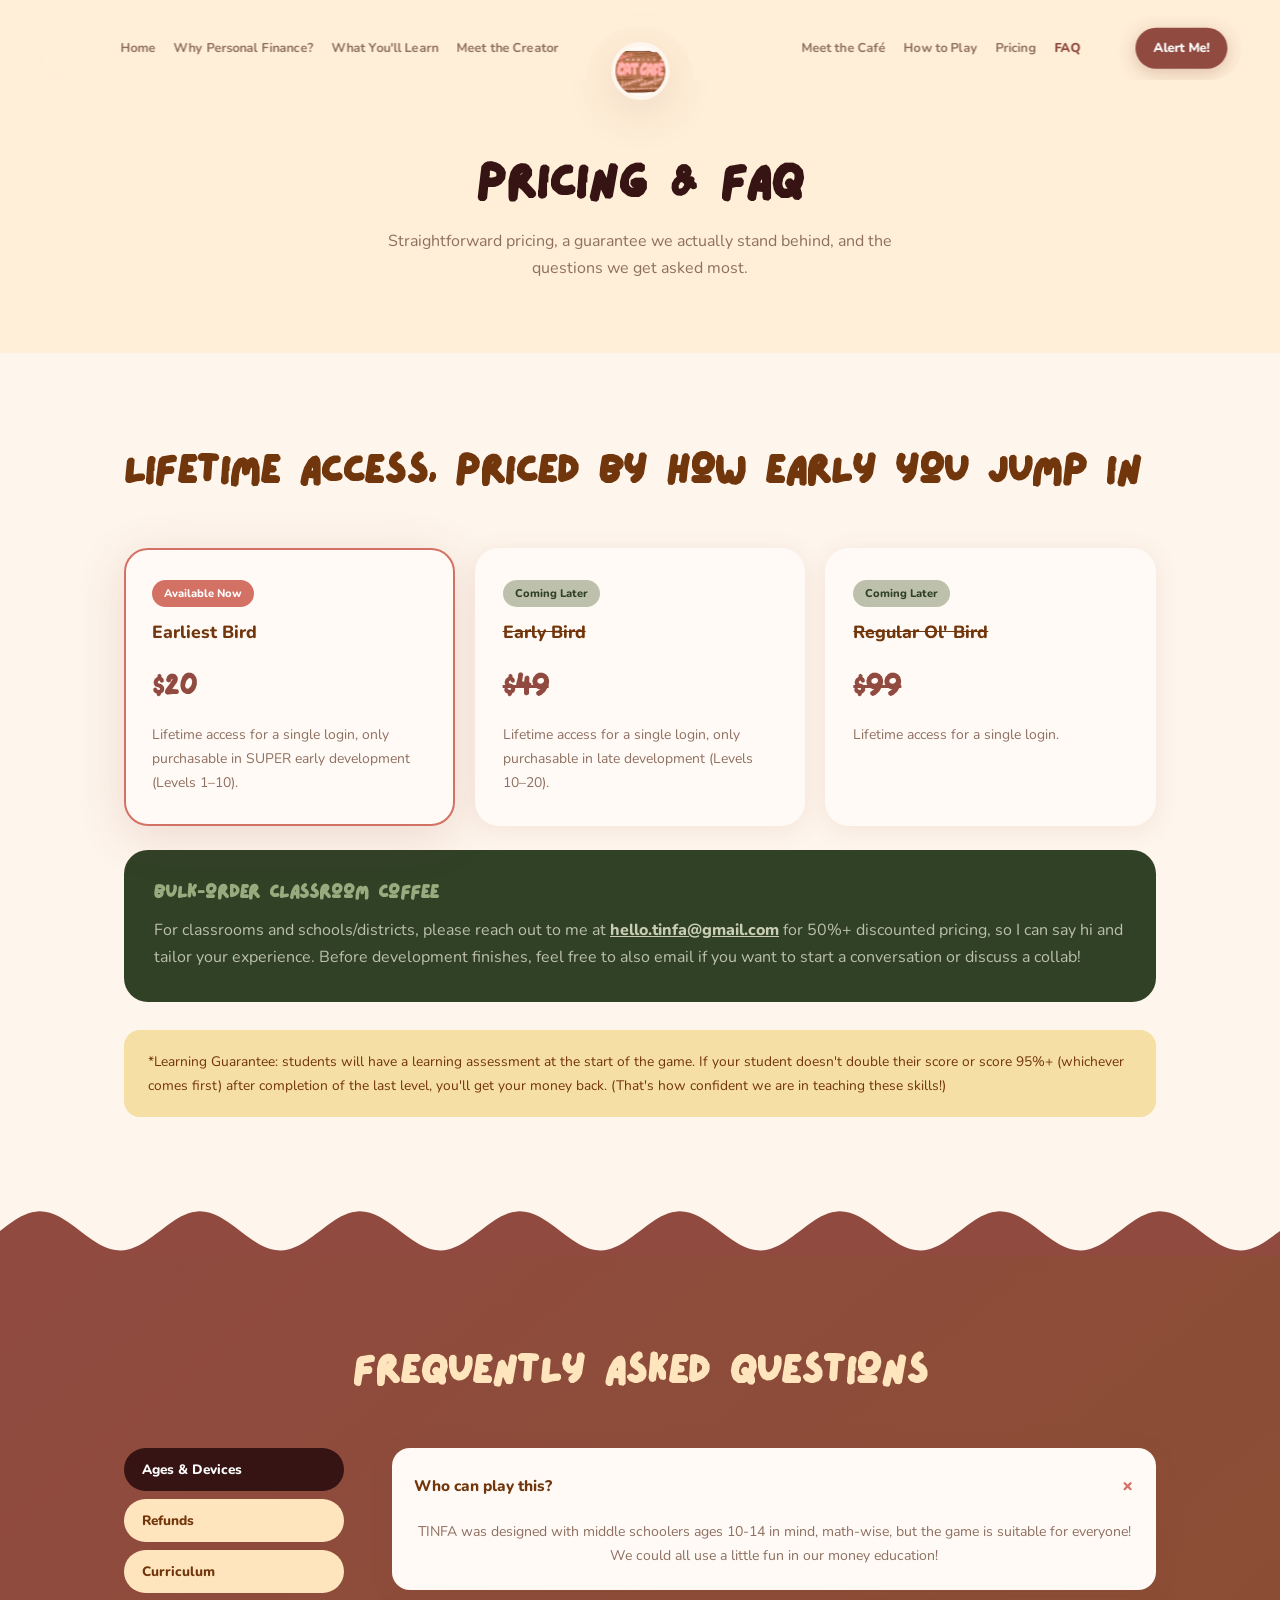
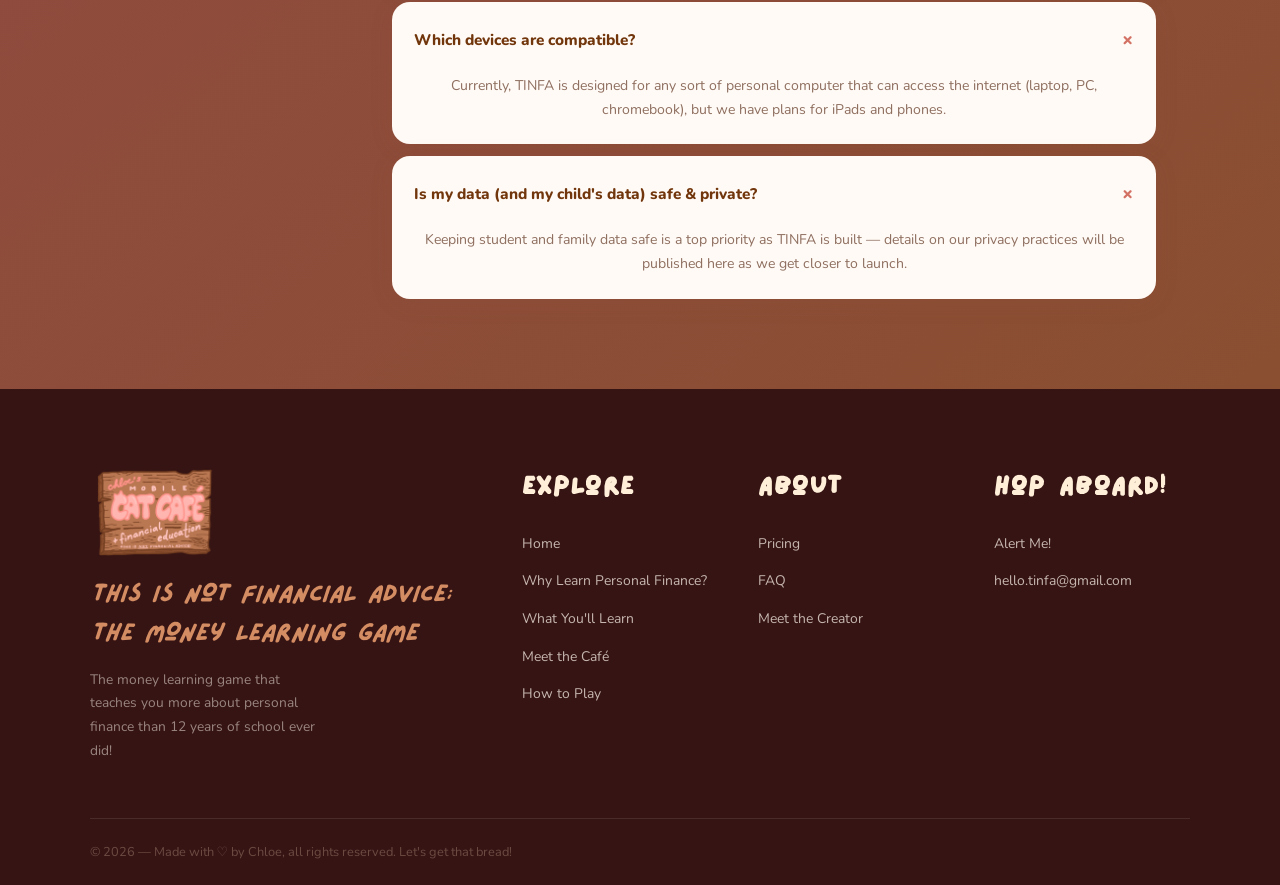
==== commit 310312fc: "Reorder nav links: Meet the Creator left, Meet the Cafe right Left group: Home, Why Personal Finance" ====
--- a/pricing.html
+++ b/pricing.html
@@ -24,13 +24,13 @@
         <li><a href="index.html#hero">Home</a></li>
         <li><a href="index.html#why-learn">Why Personal Finance?</a></li>
         <li><a href="index.html#learn">What You'll Learn</a></li>
-        <li><a href="world.html#cafe">Meet the Café</a></li>
+        <li><a href="index.html#creator">Meet the Creator</a></li>
       </ul>
       <ul class="nav-links">
+        <li><a href="world.html#cafe">Meet the Café</a></li>
         <li><a href="world.html#how-to-play">How to Play</a></li>
         <li><a href="#pricing">Pricing</a></li>
         <li><a href="#faq">FAQ</a></li>
-        <li><a href="index.html#creator">Meet the Creator</a></li>
       </ul>
       <div class="nav-actions">
         <a href="index.html#alert" class="btn-alert">Alert Me!</a>
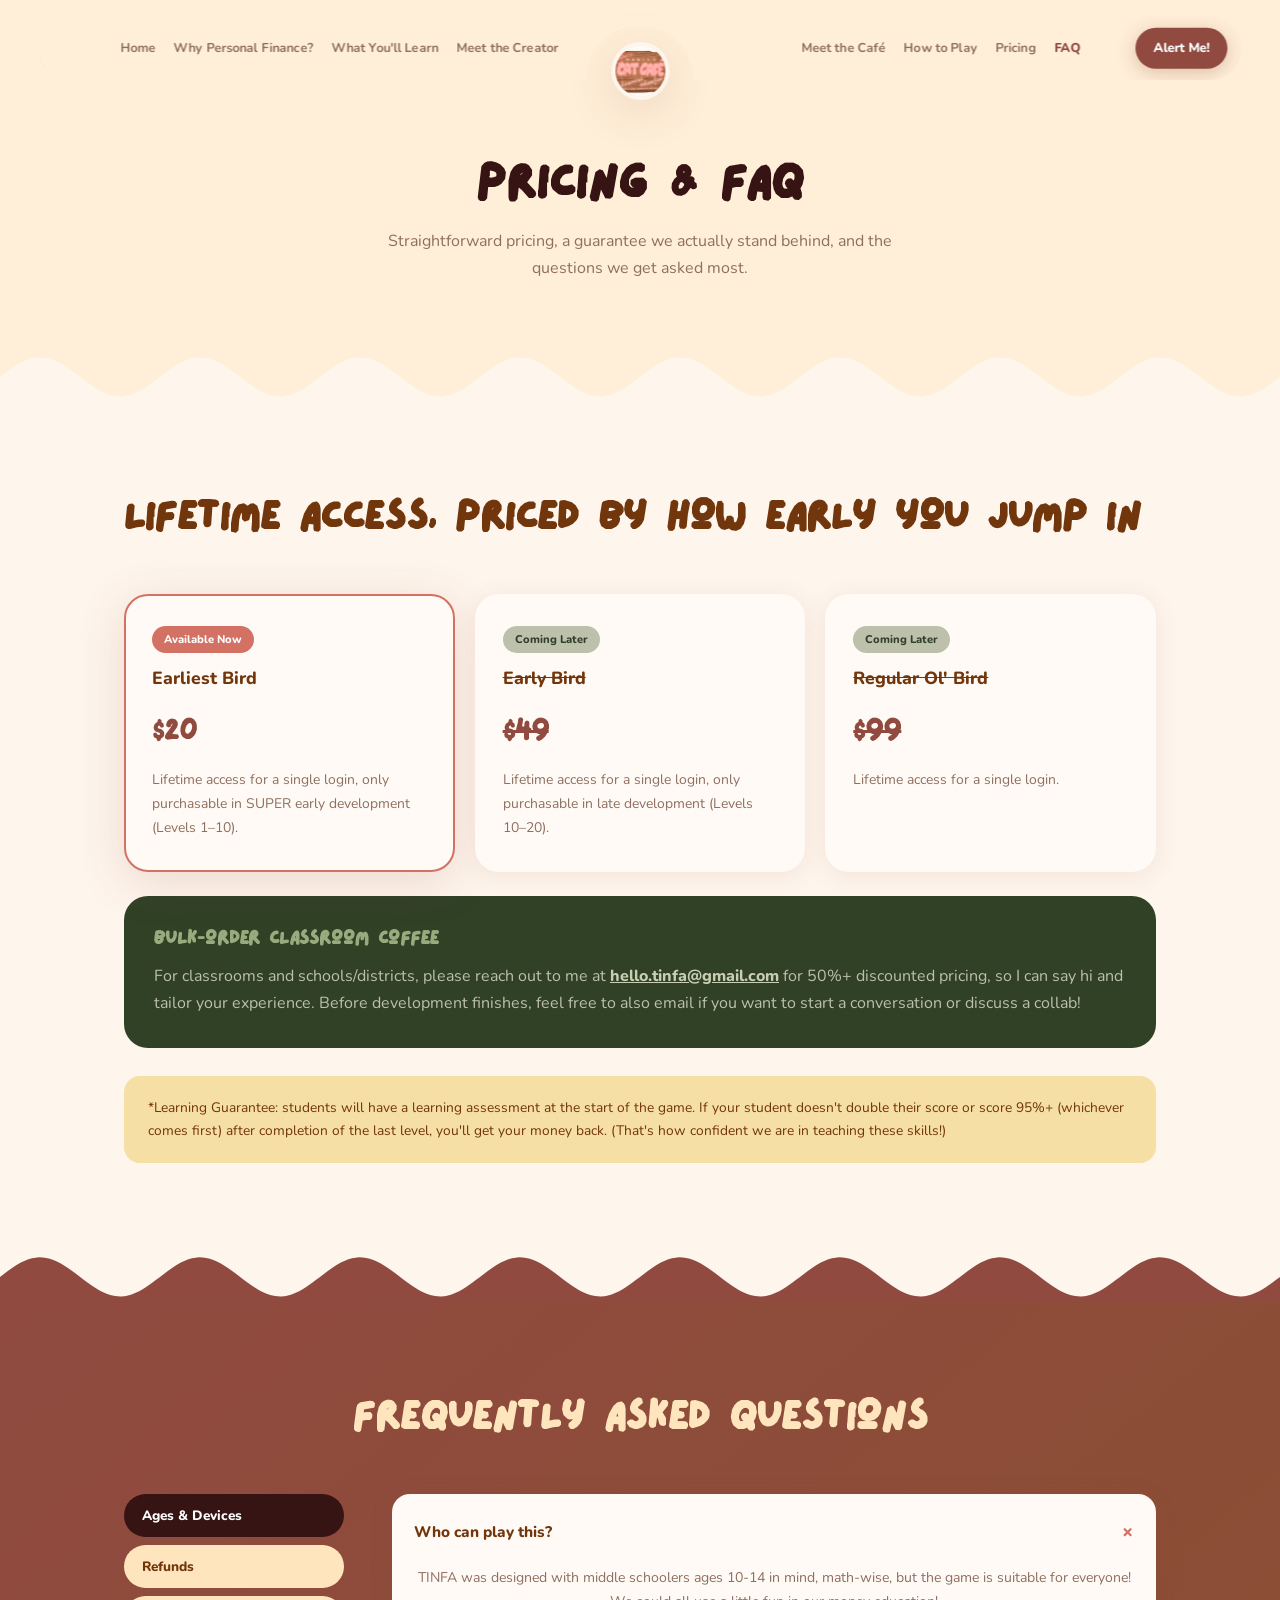
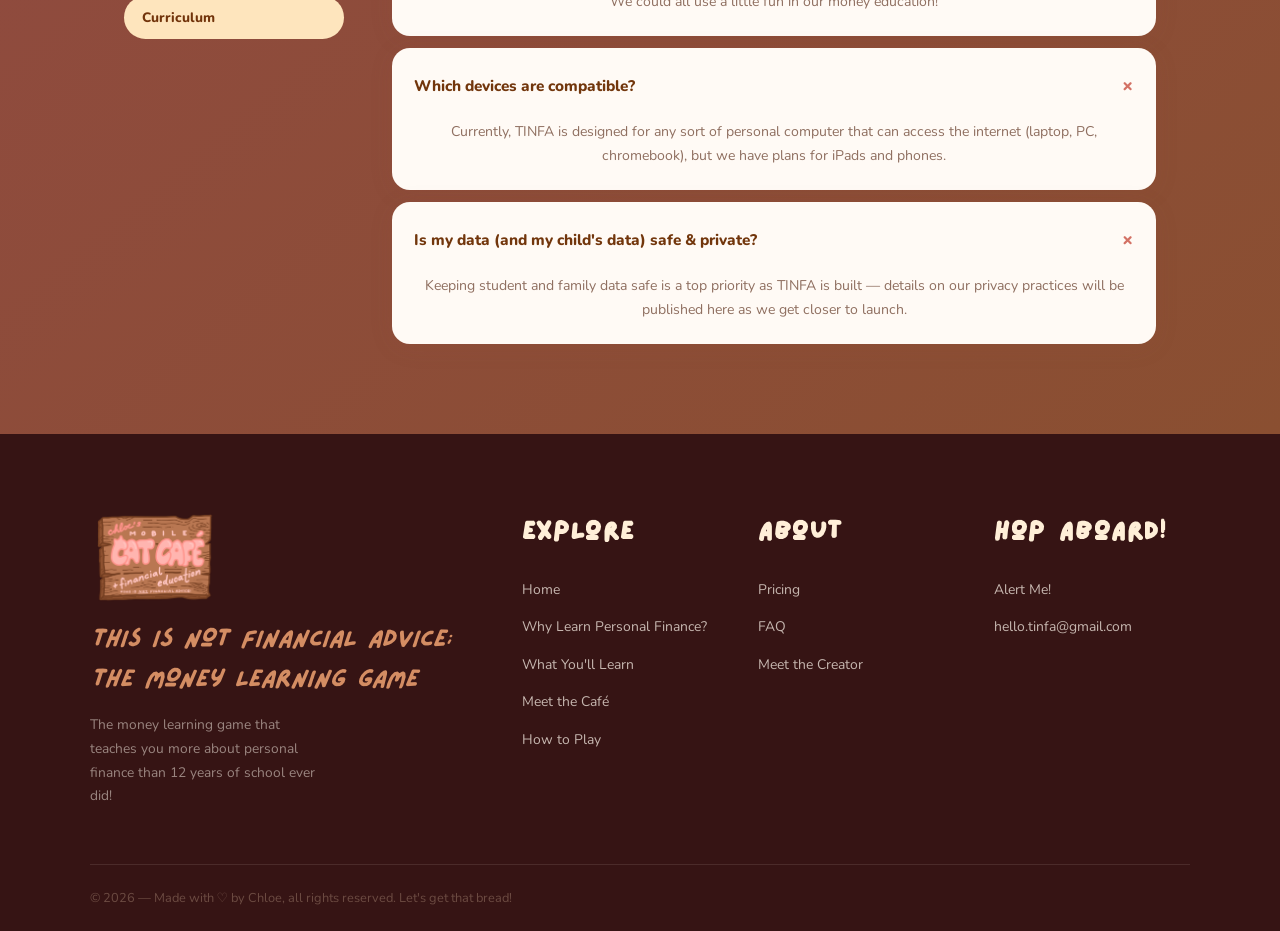
==== commit d166362b: "Add missing wave divider between page banner and Pricing section Pricing & FAQ page was missing a wa" ====
--- a/pricing.html
+++ b/pricing.html
@@ -41,6 +41,13 @@
   <div class="page-banner">
     <h1>Pricing &amp; FAQ</h1>
     <p>Straightforward pricing, a guarantee we actually stand behind, and the questions we get asked most.</p>
+  </div>
+
+  <!-- wave -->
+  <div class="wave" aria-hidden="true" style="background: var(--bg-alt); --seam-color: var(--bg);">
+    <svg viewBox="0 0 1440 56" preserveAspectRatio="none" xmlns="http://www.w3.org/2000/svg">
+      <path d="M0,28.00 L4,24.94 L8,21.94 L12,19.05 L16,16.34 L20,13.86 L24,11.65 L28,9.76 L32,8.23 L36,7.08 L40,6.33 L44,6.01 L48,6.12 L52,6.65 L56,7.60 L60,8.95 L64,10.66 L68,12.72 L72,15.07 L76,17.67 L80,20.48 L84,23.43 L88,26.47 L92,29.53 L96,32.57 L100,35.52 L104,38.33 L108,40.93 L112,43.28 L116,45.34 L120,47.05 L124,48.40 L128,49.35 L132,49.88 L136,49.99 L140,49.67 L144,48.92 L148,47.77 L152,46.24 L156,44.35 L160,42.14 L164,39.66 L168,36.95 L172,34.06 L176,31.06 L180,28.00 L184,24.94 L188,21.94 L192,19.05 L196,16.34 L200,13.86 L204,11.65 L208,9.76 L212,8.23 L216,7.08 L220,6.33 L224,6.01 L228,6.12 L232,6.65 L236,7.60 L240,8.95 L244,10.66 L248,12.72 L252,15.07 L256,17.67 L260,20.48 L264,23.43 L268,26.47 L272,29.53 L276,32.57 L280,35.52 L284,38.33 L288,40.93 L292,43.28 L296,45.34 L300,47.05 L304,48.40 L308,49.35 L312,49.88 L316,49.99 L320,49.67 L324,48.92 L328,47.77 L332,46.24 L336,44.35 L340,42.14 L344,39.66 L348,36.95 L352,34.06 L356,31.06 L360,28.00 L364,24.94 L368,21.94 L372,19.05 L376,16.34 L380,13.86 L384,11.65 L388,9.76 L392,8.23 L396,7.08 L400,6.33 L404,6.01 L408,6.12 L412,6.65 L416,7.60 L420,8.95 L424,10.66 L428,12.72 L432,15.07 L436,17.67 L440,20.48 L444,23.43 L448,26.47 L452,29.53 L456,32.57 L460,35.52 L464,38.33 L468,40.93 L472,43.28 L476,45.34 L480,47.05 L484,48.40 L488,49.35 L492,49.88 L496,49.99 L500,49.67 L504,48.92 L508,47.77 L512,46.24 L516,44.35 L520,42.14 L524,39.66 L528,36.95 L532,34.06 L536,31.06 L540,28.00 L544,24.94 L548,21.94 L552,19.05 L556,16.34 L560,13.86 L564,11.65 L568,9.76 L572,8.23 L576,7.08 L580,6.33 L584,6.01 L588,6.12 L592,6.65 L596,7.60 L600,8.95 L604,10.66 L608,12.72 L612,15.07 L616,17.67 L620,20.48 L624,23.43 L628,26.47 L632,29.53 L636,32.57 L640,35.52 L644,38.33 L648,40.93 L652,43.28 L656,45.34 L660,47.05 L664,48.40 L668,49.35 L672,49.88 L676,49.99 L680,49.67 L684,48.92 L688,47.77 L692,46.24 L696,44.35 L700,42.14 L704,39.66 L708,36.95 L712,34.06 L716,31.06 L720,28.00 L724,24.94 L728,21.94 L732,19.05 L736,16.34 L740,13.86 L744,11.65 L748,9.76 L752,8.23 L756,7.08 L760,6.33 L764,6.01 L768,6.12 L772,6.65 L776,7.60 L780,8.95 L784,10.66 L788,12.72 L792,15.07 L796,17.67 L800,20.48 L804,23.43 L808,26.47 L812,29.53 L816,32.57 L820,35.52 L824,38.33 L828,40.93 L832,43.28 L836,45.34 L840,47.05 L844,48.40 L848,49.35 L852,49.88 L856,49.99 L860,49.67 L864,48.92 L868,47.77 L872,46.24 L876,44.35 L880,42.14 L884,39.66 L888,36.95 L892,34.06 L896,31.06 L900,28.00 L904,24.94 L908,21.94 L912,19.05 L916,16.34 L920,13.86 L924,11.65 L928,9.76 L932,8.23 L936,7.08 L940,6.33 L944,6.01 L948,6.12 L952,6.65 L956,7.60 L960,8.95 L964,10.66 L968,12.72 L972,15.07 L976,17.67 L980,20.48 L984,23.43 L988,26.47 L992,29.53 L996,32.57 L1000,35.52 L1004,38.33 L1008,40.93 L1012,43.28 L1016,45.34 L1020,47.05 L1024,48.40 L1028,49.35 L1032,49.88 L1036,49.99 L1040,49.67 L1044,48.92 L1048,47.77 L1052,46.24 L1056,44.35 L1060,42.14 L1064,39.66 L1068,36.95 L1072,34.06 L1076,31.06 L1080,28.00 L1084,24.94 L1088,21.94 L1092,19.05 L1096,16.34 L1100,13.86 L1104,11.65 L1108,9.76 L1112,8.23 L1116,7.08 L1120,6.33 L1124,6.01 L1128,6.12 L1132,6.65 L1136,7.60 L1140,8.95 L1144,10.66 L1148,12.72 L1152,15.07 L1156,17.67 L1160,20.48 L1164,23.43 L1168,26.47 L1172,29.53 L1176,32.57 L1180,35.52 L1184,38.33 L1188,40.93 L1192,43.28 L1196,45.34 L1200,47.05 L1204,48.40 L1208,49.35 L1212,49.88 L1216,49.99 L1220,49.67 L1224,48.92 L1228,47.77 L1232,46.24 L1236,44.35 L1240,42.14 L1244,39.66 L1248,36.95 L1252,34.06 L1256,31.06 L1260,28.00 L1264,24.94 L1268,21.94 L1272,19.05 L1276,16.34 L1280,13.86 L1284,11.65 L1288,9.76 L1292,8.23 L1296,7.08 L1300,6.33 L1304,6.01 L1308,6.12 L1312,6.65 L1316,7.60 L1320,8.95 L1324,10.66 L1328,12.72 L1332,15.07 L1336,17.67 L1340,20.48 L1344,23.43 L1348,26.47 L1352,29.53 L1356,32.57 L1360,35.52 L1364,38.33 L1368,40.93 L1372,43.28 L1376,45.34 L1380,47.05 L1384,48.40 L1388,49.35 L1392,49.88 L1396,49.99 L1400,49.67 L1404,48.92 L1408,47.77 L1412,46.24 L1416,44.35 L1420,42.14 L1424,39.66 L1428,36.95 L1432,34.06 L1436,31.06 L1440,28.00 L1440,56 L0,56 Z" fill="var(--bg)"/>
+    </svg>
   </div>
 
   <!-- ── PRICING ── -->
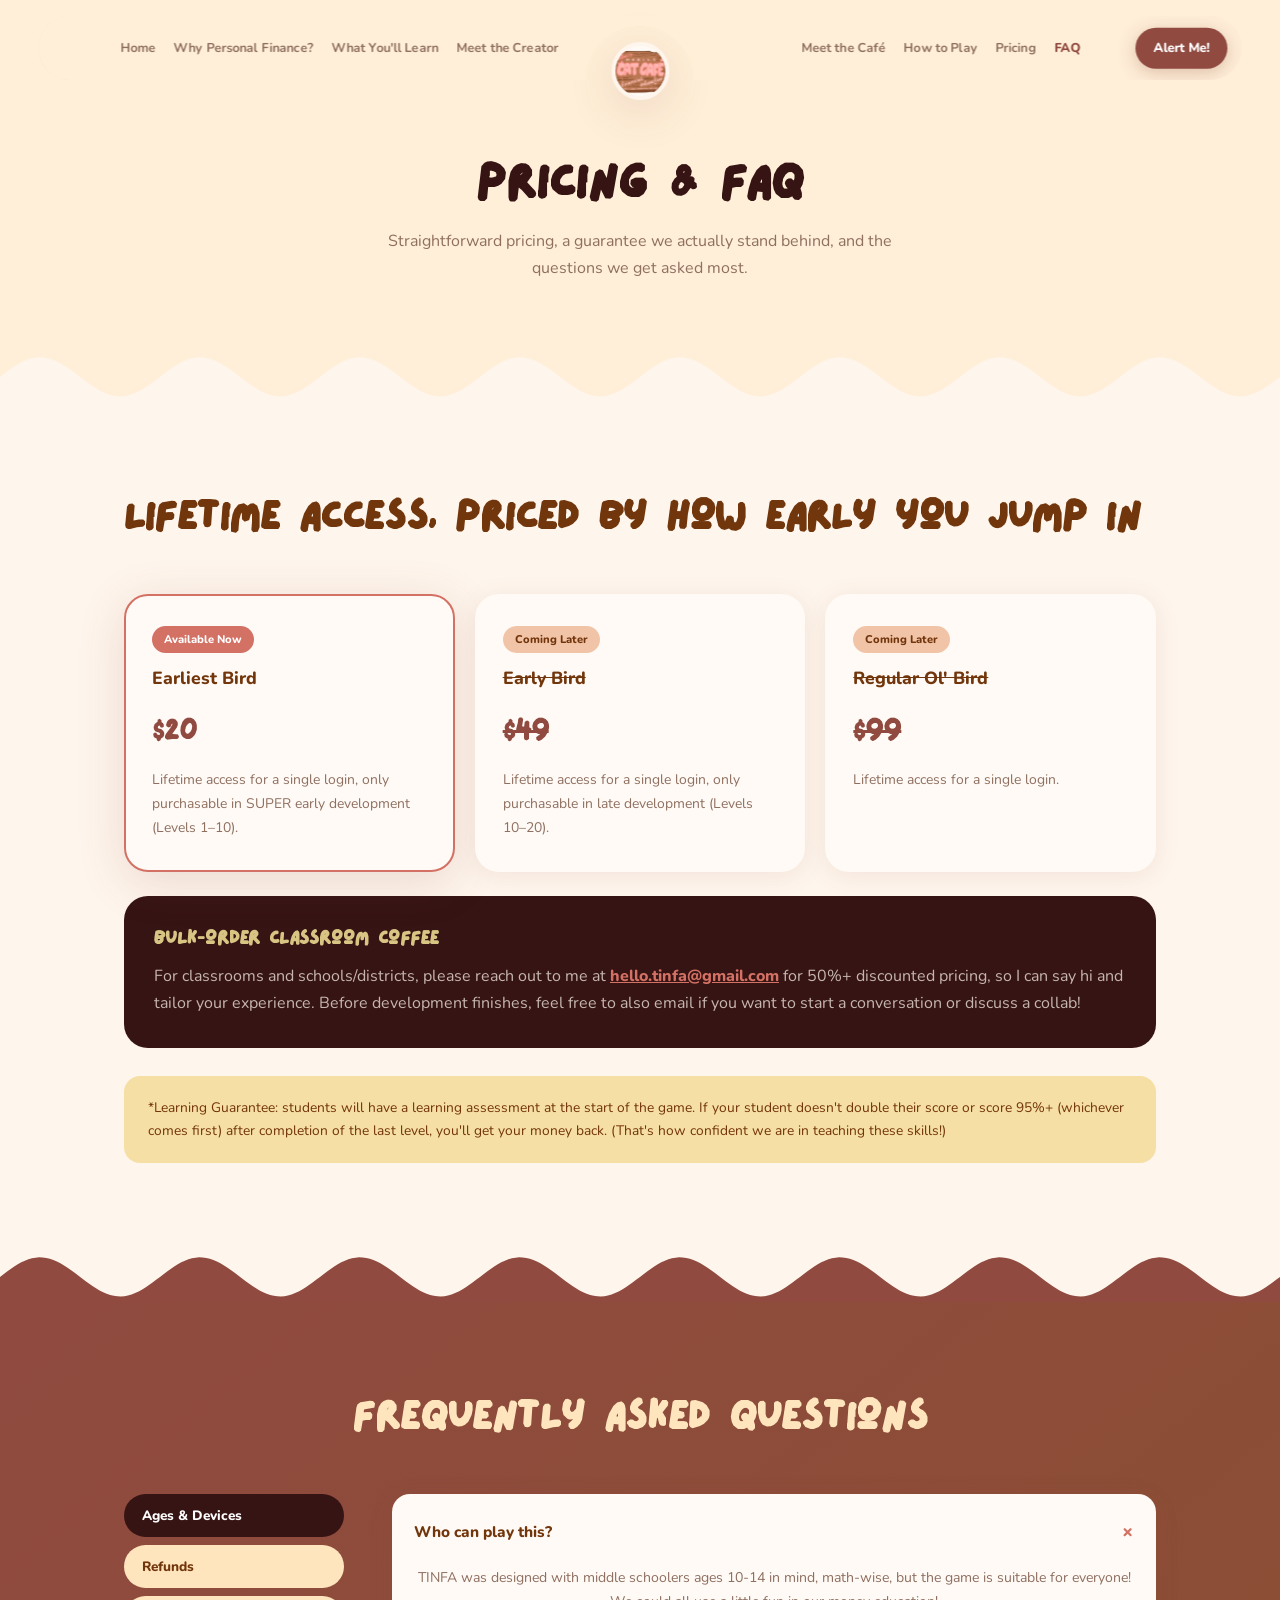
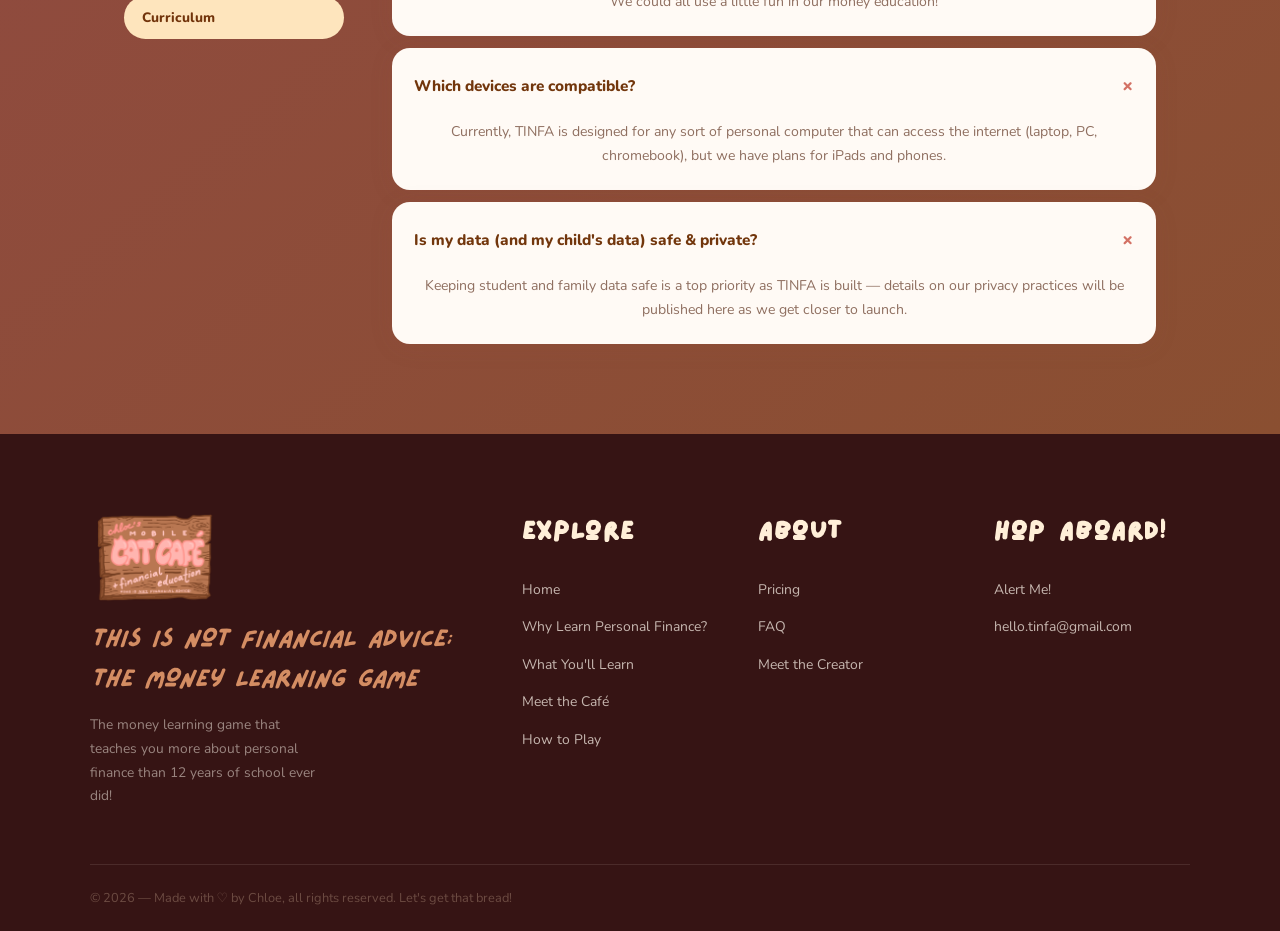
==== commit 29e72ed0: "Add 'How do I claim a refund?' FAQ under Refunds" ====
--- a/pricing.html
+++ b/pricing.html
@@ -126,6 +126,10 @@
             <summary>What is the refund policy?</summary>
             <p>We have a *Learning Guarantee: students will have a learning assessment at the start of the game. If your student doesn't double their score or score 95%+ (whichever comes first) after completion of the last level, you'll get your money back. (That's how confident we are in teaching these skills!)</p>
           </details>
+          <details class="faq-item" data-cat="refunds">
+            <summary>How do I claim a refund?</summary>
+            <p>You can claim a refund by emailing hello.tinfa@gmail.com, noting the player's email ID (you or your student), and listing the player's scores for the Initial Learning Assessment and the Final Learning Assessment. (These can be found under the player's "Progress" tab.)</p>
+          </details>
           <details class="faq-item" data-cat="curriculum">
             <summary>How does it fit a curriculum?</summary>
             <p>If you have a personal-finance segment of learning, we encourage launching it off with TINFA as a fun, comprehensive, and curiosity-sparking introduction. A major struggle with teaching personal finance is that it may seem daunting or boring, and TINFA is a great way to break that ice and build interest in personal money management.</p>
--- a/styles.css
+++ b/styles.css
@@ -374,18 +374,18 @@
   align-self: flex-start; background: var(--coral); color: #fff;
   font-size: 0.7rem; font-weight: 800; padding: 4px 12px; border-radius: var(--r-pill);
 }
-.price-badge.soon { background: var(--eucalyptus); color: var(--spruce); }
+.price-badge.soon { background: var(--blush); color: var(--rose-dk); }
 .price-name { font-weight: 800; font-size: 1.1rem; color: #72360c; }
 .price-val { font-family: var(--ff-display); font-size: 2rem; font-weight: 700; color: var(--rose); }
 .price-desc { font-size: 0.87rem; color: var(--text-soft); max-width: none; }
 
 .price-contact {
-  background: var(--spruce); color: #f4f0e8; border-radius: 24px;
+  background: var(--dark-choc); color: rgba(254,245,236,0.85); border-radius: 24px;
   padding: 30px 30px; margin-top: 24px;
 }
-.price-contact h3 { color: var(--peridot); margin-bottom: 10px; }
-.price-contact p { color: var(--eucalyptus); max-width: none; }
-.price-contact a { color: var(--jade); font-weight: 800; text-decoration: underline; }
+.price-contact h3 { color: var(--thyme); margin-bottom: 10px; }
+.price-contact p { color: rgba(254,245,236,0.72); max-width: none; }
+.price-contact a { color: var(--coral); font-weight: 800; text-decoration: underline; }
 
 .price-guarantee {
   margin-top: 28px; padding: 20px 24px; border-radius: 16px;
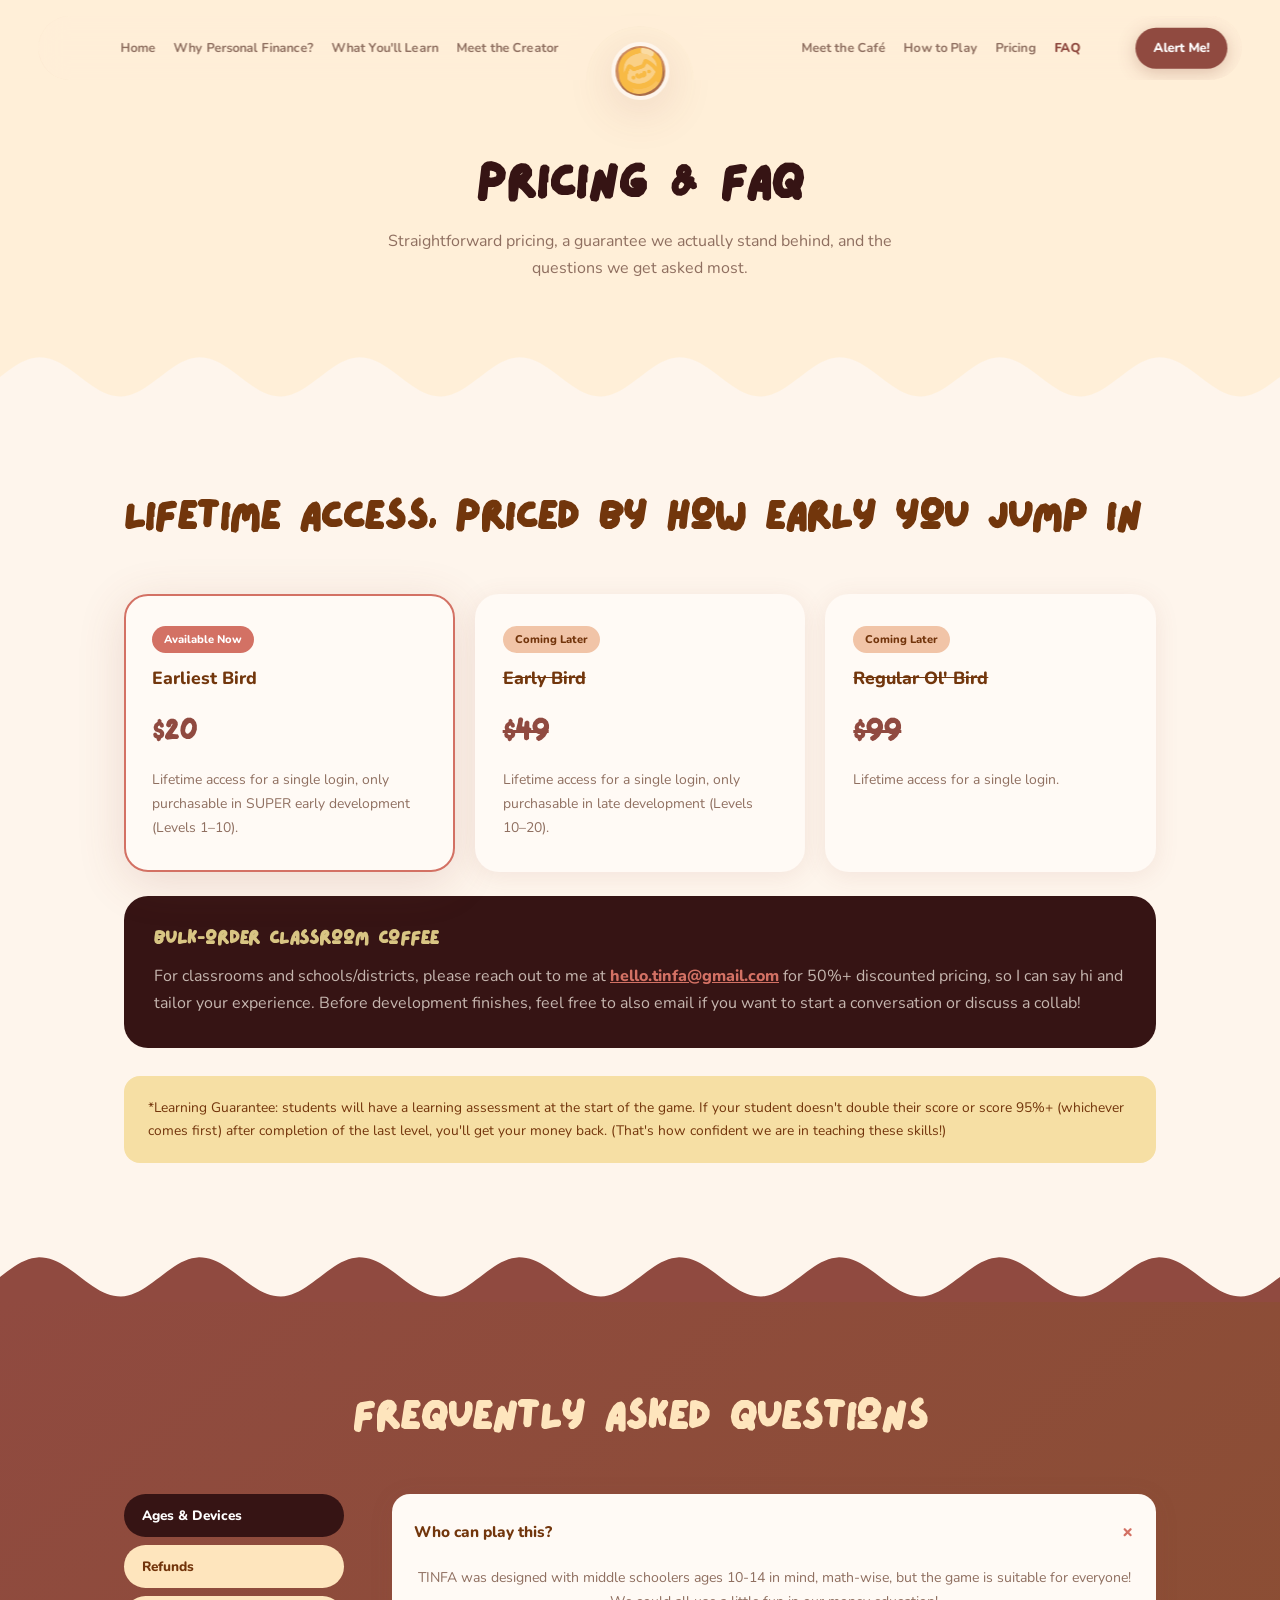
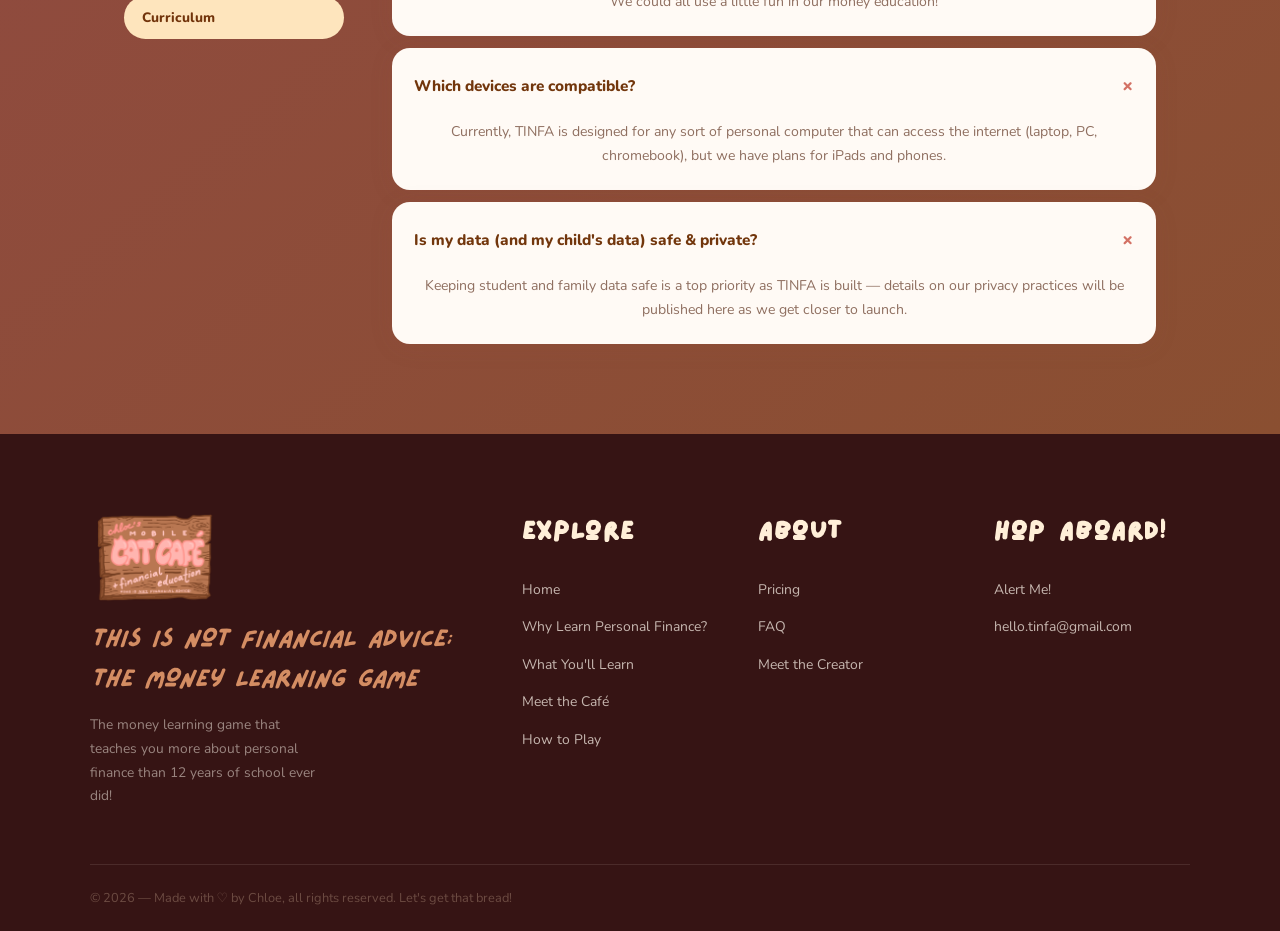
==== commit e7b0bfcb: "Swap nav bar logo badge to newcoin-logo.png Changed the circular logo in the fixed top menu bar (all" ====
--- a/pricing.html
+++ b/pricing.html
@@ -17,7 +17,7 @@
   <!-- ── NAV ── -->
   <div class="nav-wrap">
     <a href="index.html#hero" class="nav-badge" aria-label="Home">
-      <img src="./assets/cat-cafe-logo.png" alt="TINFA logo">
+      <img src="./assets/newcoin-logo.png" alt="TINFA logo">
     </a>
     <nav class="nav">
       <ul class="nav-links">
--- a/styles.css
+++ b/styles.css
@@ -468,9 +468,18 @@
 
 /* ── DECORATIVE COINS ── */
 .coin-decor {
-  position: absolute; pointer-events: none; z-index: 0;
+  position: absolute; pointer-events: none; z-index: 2;
   display: none;
 }
 @media (min-width: 1300px) {
   .coin-decor { display: block; }
 }
+
+/* ── DECORATIVE OBJECTS (cat, coffee, etc) ── */
+.object-decor {
+  position: absolute; pointer-events: none; z-index: 2;
+  display: none;
+}
+@media (min-width: 1300px) {
+  .object-decor { display: block; }
+}
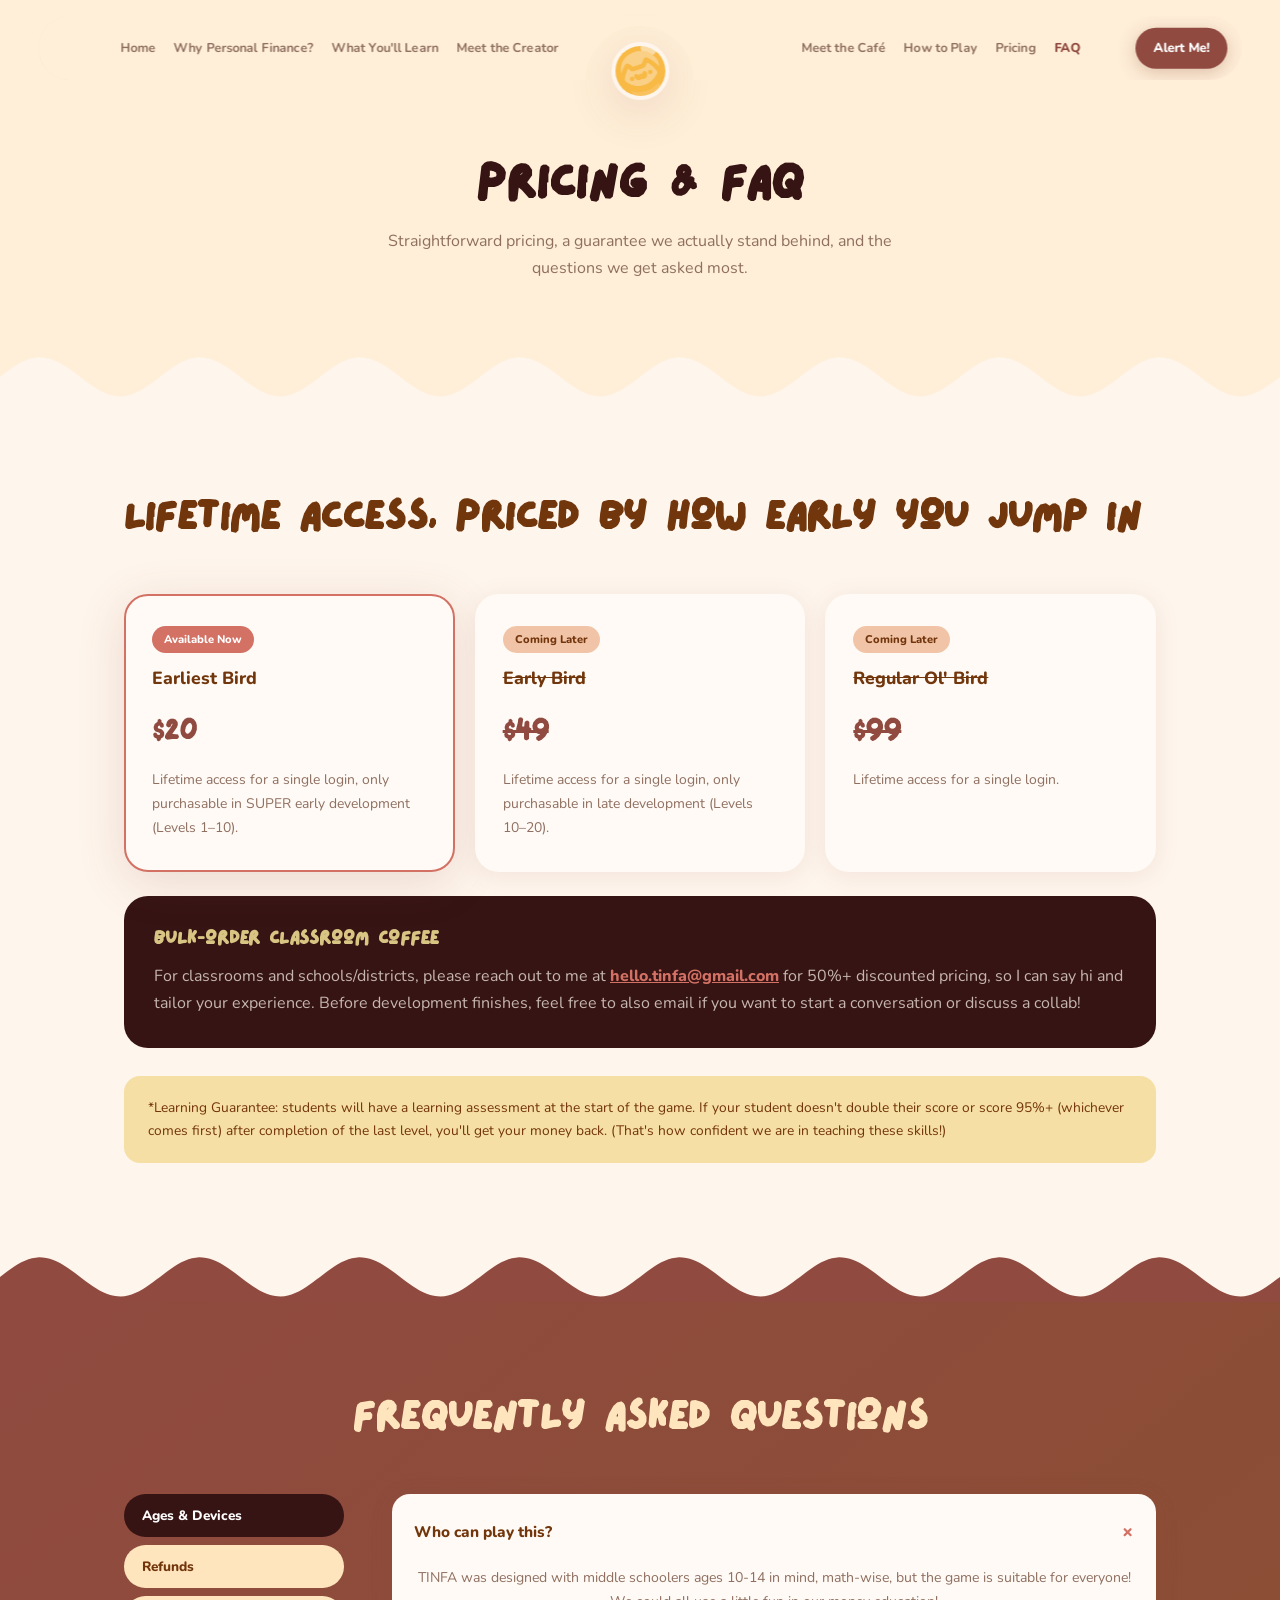
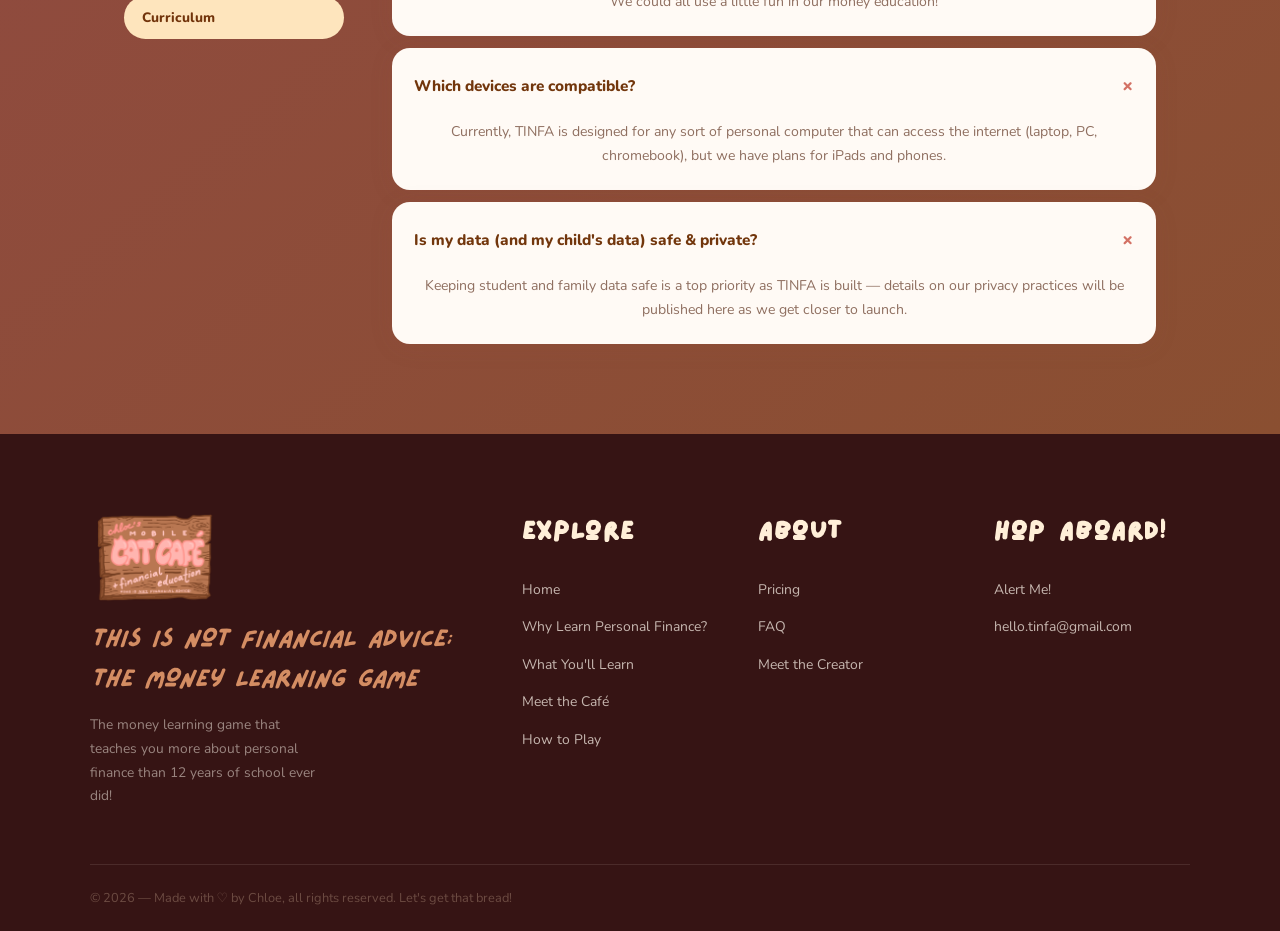
==== commit e7e4e046: "Add nav logo coin-burst easter egg Clicking the nav badge now spawns 5-8 small gold coins that pop o" ====
--- a/pricing.html
+++ b/pricing.html
@@ -16,9 +16,10 @@
 
   <!-- ── NAV ── -->
   <div class="nav-wrap">
-    <a href="index.html#hero" class="nav-badge" aria-label="Home">
+    <a href="index.html#hero" class="nav-badge" id="navBadge" aria-label="Home">
       <img src="./assets/newcoin-logo.png" alt="TINFA logo">
     </a>
+    <div class="coin-burst" id="coinBurst" aria-hidden="true"></div>
     <nav class="nav">
       <ul class="nav-links">
         <li><a href="index.html#hero">Home</a></li>
--- a/styles.css
+++ b/styles.css
@@ -100,6 +100,27 @@
 }
 .nav-badge img { width: 100%; height: 100%; object-fit: cover; }
 
+/* ── NAV LOGO EASTER EGG ── */
+.coin-burst {
+  position: absolute; bottom: -20px; left: 50%; transform: translateX(-50%);
+  width: 58px; height: 58px; pointer-events: none; z-index: 250;
+}
+.coin-pop {
+  position: absolute; top: 50%; left: 50%; width: 22px; height: 22px;
+  margin: -11px 0 0 -11px; border-radius: 50%;
+  animation: coin-pop 0.7s ease-out forwards;
+}
+@keyframes coin-pop {
+  0%   { transform: translate(-50%, -50%) scale(0); opacity: 0; }
+  12%  { opacity: 1; }
+  45%  { transform: translate(calc(-50% + var(--tx)), calc(-50% + var(--ty))) scale(1); opacity: 1; }
+  78%  { transform: translate(calc(-50% + var(--tx)), calc(-50% + var(--ty))) scale(1); opacity: 1; }
+  100% { transform: translate(-50%, -50%) scale(0); opacity: 0; }
+}
+@media (prefers-reduced-motion: reduce) {
+  .coin-pop { animation: none; display: none; }
+}
+
 .nav-links {
   position: absolute; top: 50%; transform: translate(-50%, -50%);
   display: flex; align-items: center; gap: 18px; list-style: none;
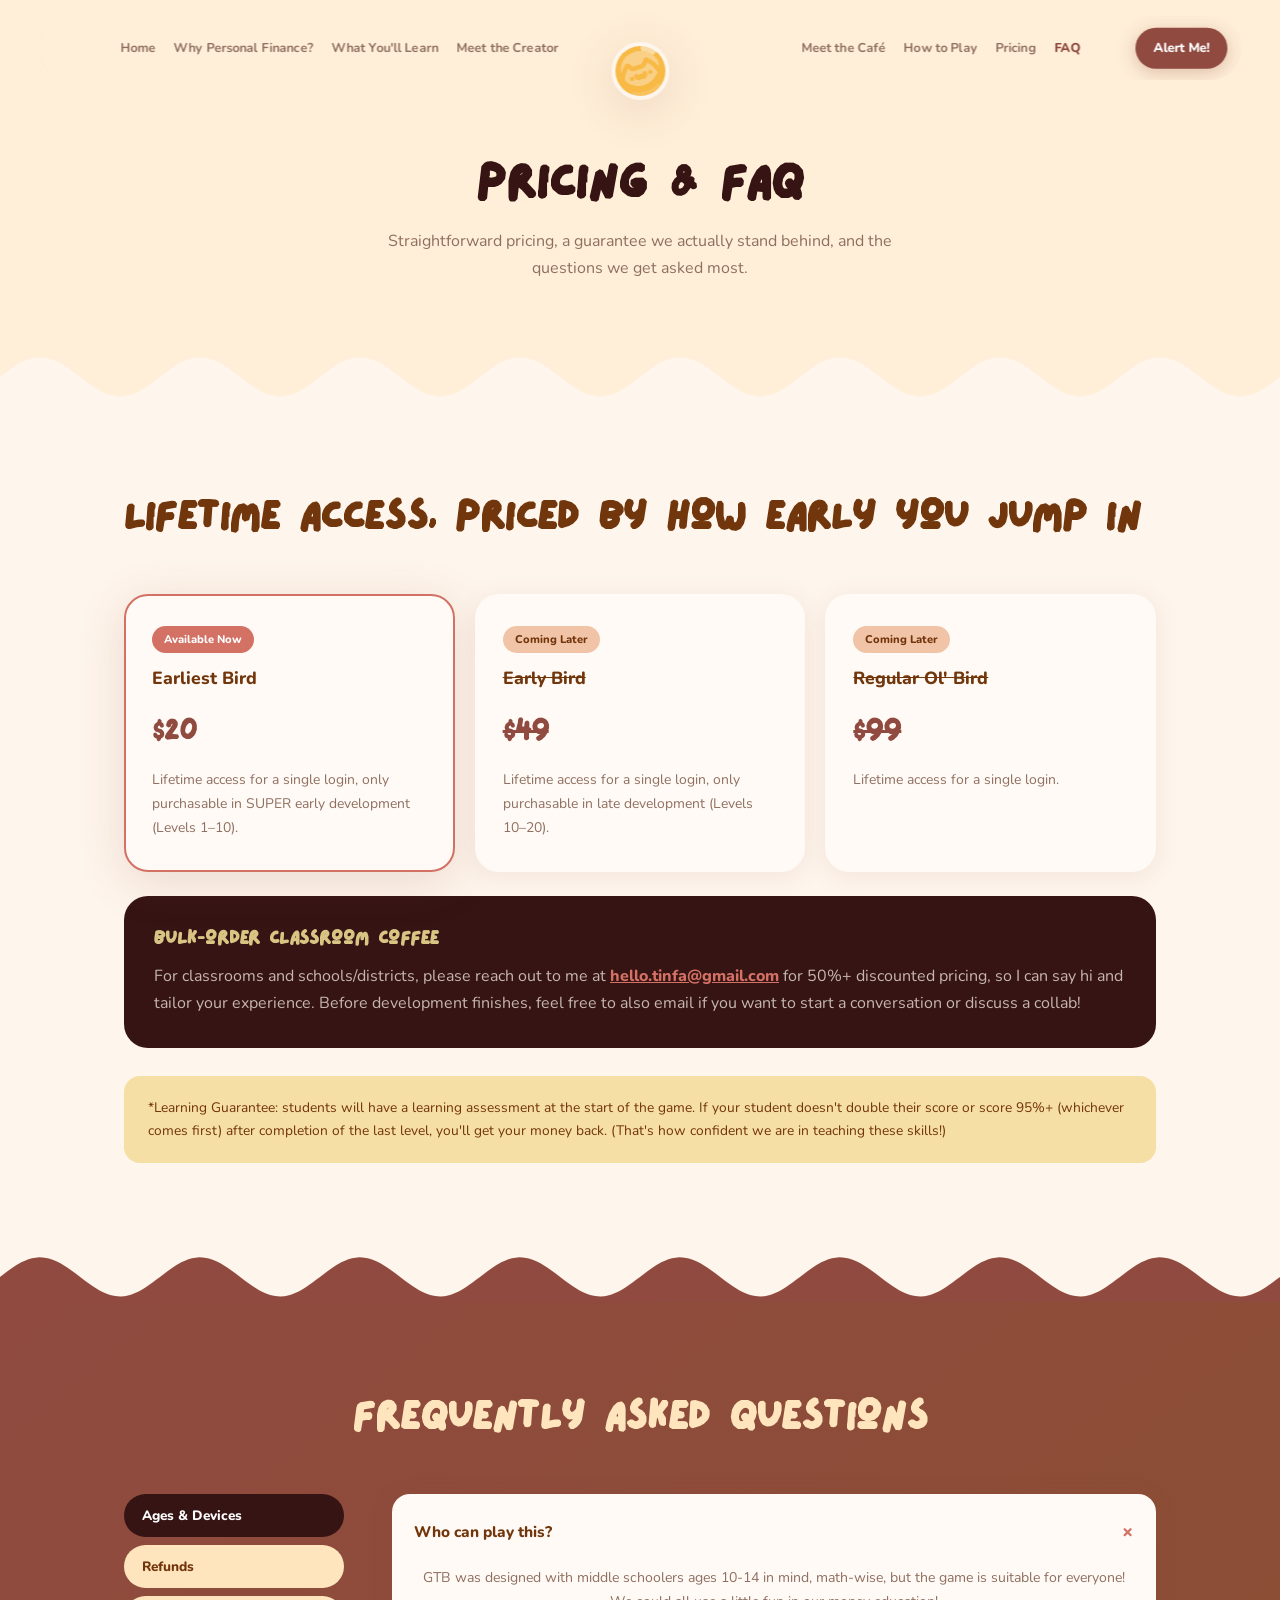
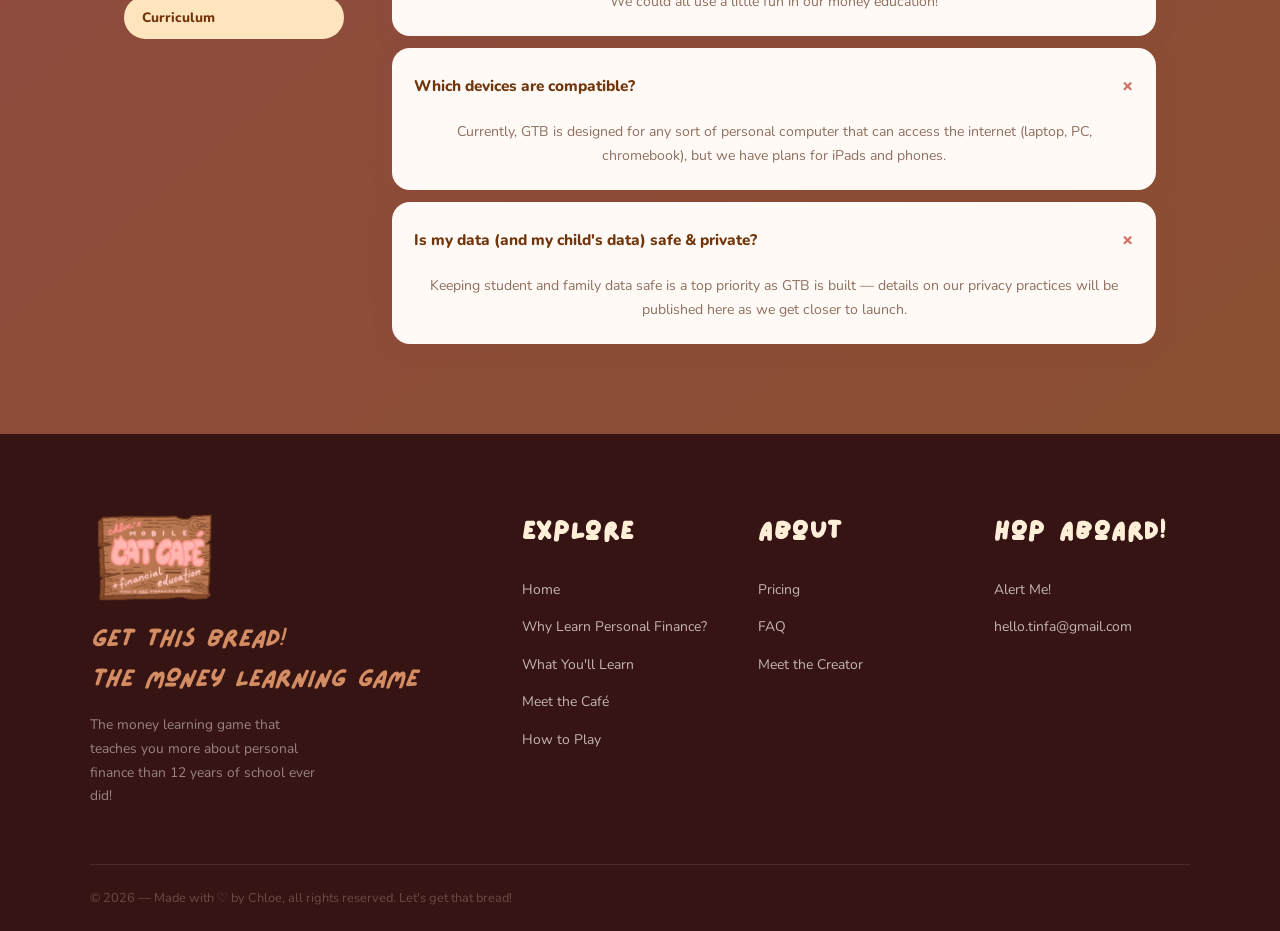
==== commit 1b67c35b: "Rebrand site from TINFA to Get This Bread! Updates titles, meta tags, alt text, and body copy across" ====
--- a/pricing.html
+++ b/pricing.html
@@ -3,8 +3,8 @@
 <head>
   <meta charset="UTF-8">
   <meta name="viewport" content="width=device-width, initial-scale=1.0">
-  <meta name="description" content="Pricing and frequently asked questions for This Is Not Financial Advice; The Money Learning Game.">
-  <title>Pricing &amp; FAQ — This Is Not Financial Advice</title>
+  <meta name="description" content="Pricing and frequently asked questions for Get This Bread! The Money Learning Game.">
+  <title>Pricing &amp; FAQ — Get This Bread!</title>
 
   <link rel="preconnect" href="https://fonts.googleapis.com">
   <link rel="preconnect" href="https://fonts.gstatic.com" crossorigin>
@@ -17,7 +17,7 @@
   <!-- ── NAV ── -->
   <div class="nav-wrap">
     <a href="index.html#hero" class="nav-badge" id="navBadge" aria-label="Home">
-      <img src="./assets/newcoin-logo.png" alt="TINFA logo">
+      <img src="./assets/newcoin-logo.png" alt="GTB logo">
     </a>
     <div class="coin-burst" id="coinBurst" aria-hidden="true"></div>
     <nav class="nav">
@@ -113,15 +113,15 @@
         <div class="faq-list reveal reveal-d2">
           <details class="faq-item" data-cat="ages" open>
             <summary>Who can play this?</summary>
-            <p>TINFA was designed with middle schoolers ages 10-14 in mind, math-wise, but the game is suitable for everyone! We could all use a little fun in our money education!</p>
+            <p>GTB was designed with middle schoolers ages 10-14 in mind, math-wise, but the game is suitable for everyone! We could all use a little fun in our money education!</p>
           </details>
           <details class="faq-item" data-cat="ages">
             <summary>Which devices are compatible?</summary>
-            <p>Currently, TINFA is designed for any sort of personal computer that can access the internet (laptop, PC, chromebook), but we have plans for iPads and phones.</p>
+            <p>Currently, GTB is designed for any sort of personal computer that can access the internet (laptop, PC, chromebook), but we have plans for iPads and phones.</p>
           </details>
           <details class="faq-item" data-cat="ages">
             <summary>Is my data (and my child's data) safe &amp; private?</summary>
-            <p>Keeping student and family data safe is a top priority as TINFA is built — details on our privacy practices will be published here as we get closer to launch.</p>
+            <p>Keeping student and family data safe is a top priority as GTB is built — details on our privacy practices will be published here as we get closer to launch.</p>
           </details>
           <details class="faq-item" data-cat="refunds">
             <summary>What is the refund policy?</summary>
@@ -133,7 +133,7 @@
           </details>
           <details class="faq-item" data-cat="curriculum">
             <summary>How does it fit a curriculum?</summary>
-            <p>If you have a personal-finance segment of learning, we encourage launching it off with TINFA as a fun, comprehensive, and curiosity-sparking introduction. A major struggle with teaching personal finance is that it may seem daunting or boring, and TINFA is a great way to break that ice and build interest in personal money management.</p>
+            <p>If you have a personal-finance segment of learning, we encourage launching it off with GTB as a fun, comprehensive, and curiosity-sparking introduction. A major struggle with teaching personal finance is that it may seem daunting or boring, and GTB is a great way to break that ice and build interest in personal money management.</p>
           </details>
         </div>
       </div>
@@ -145,8 +145,8 @@
     <div class="footer-top">
       <div>
         <div class="footer-brand">
-          <img src="./assets/cat-cafe-logo.png" alt="TINFA logo" class="footer-logo">
-          <span class="footer-name">This Is Not Financial Advice;<br>The Money Learning Game</span>
+          <img src="./assets/cat-cafe-logo.png" alt="GTB logo" class="footer-logo">
+          <span class="footer-name">Get This Bread!<br>The Money Learning Game</span>
         </div>
         <p class="footer-blurb">The money learning game that teaches you more about personal finance than 12 years of school ever did!</p>
       </div>
--- a/styles.css
+++ b/styles.css
@@ -54,7 +54,7 @@
 
 /* ── RESET ── */
 *, *::before, *::after { box-sizing: border-box; margin: 0; padding: 0; }
-html { scroll-behavior: smooth; font-size: 16px; }
+html { scroll-behavior: smooth; font-size: 16px; overflow-x: hidden; background: var(--bg); }
 body {
   background: var(--bg);
   color: var(--text);
@@ -96,7 +96,7 @@
   background: var(--bg-card); border: 4px solid var(--bg);
   box-shadow: var(--shadow-lg);
   display: flex; align-items: center; justify-content: center;
-  overflow: hidden;
+  overflow: hidden; z-index: 300;
 }
 .nav-badge img { width: 100%; height: 100%; object-fit: cover; }
 
@@ -106,16 +106,16 @@
   width: 58px; height: 58px; pointer-events: none; z-index: 250;
 }
 .coin-pop {
-  position: absolute; top: 50%; left: 50%; width: 22px; height: 22px;
-  margin: -11px 0 0 -11px; border-radius: 50%;
-  animation: coin-pop 0.7s ease-out forwards;
+  position: absolute; top: 50%; left: 50%; width: 33px; height: 33px;
+  border-radius: 50%;
+  animation: coin-pop 2s ease-out forwards;
 }
 @keyframes coin-pop {
   0%   { transform: translate(-50%, -50%) scale(0); opacity: 0; }
-  12%  { opacity: 1; }
-  45%  { transform: translate(calc(-50% + var(--tx)), calc(-50% + var(--ty))) scale(1); opacity: 1; }
-  78%  { transform: translate(calc(-50% + var(--tx)), calc(-50% + var(--ty))) scale(1); opacity: 1; }
-  100% { transform: translate(-50%, -50%) scale(0); opacity: 0; }
+  5%   { opacity: 1; }
+  10%  { transform: translate(calc(-50% + var(--tx)), calc(-50% + var(--ty))) scale(1); opacity: 1; }
+  85%  { transform: translate(calc(-50% + var(--tx)), calc(-50% + var(--ty))) scale(1); opacity: 1; }
+  100% { transform: translate(-50%, -50%) scale(1); opacity: 1; }
 }
 @media (prefers-reduced-motion: reduce) {
   .coin-pop { animation: none; display: none; }
@@ -193,7 +193,7 @@
 }
 
 /* ── SHARED SECTION ── */
-.section-inner { max-width: 1160px; margin: 0 auto; padding: 90px 5%; }
+.section-inner { max-width: 1160px; margin: 0 auto; padding: 90px 5%; position: relative; z-index: 6; }
 .learn .section-inner { max-width: 1230px; }
 .section-inner.centered { text-align: center; }
 .section-inner.centered h2 { margin: 0 auto; }
@@ -345,7 +345,7 @@
 
 /* ── ALERT ME FORM ── */
 .alert-band { background: linear-gradient(140deg, var(--rose) 0%, var(--terracotta) 100%); }
-.alert-inner { max-width: 1100px; margin: 0 auto; padding: 90px 5%; }
+.alert-inner { max-width: 1100px; margin: 0 auto; padding: 90px 5%; position: relative; z-index: 6; }
 .alert-grid { display: grid; grid-template-columns: 1fr 1fr; gap: 56px; align-items: center; }
 .alert-copy { text-align: left; }
 .alert-inner .eyebrow { color: var(--blush); font-family: var(--ff-accent); font-size: 1.2rem; display: block; margin-bottom: 12px; }
@@ -487,10 +487,18 @@
   .footer-top { grid-template-columns: 1fr; }
 }
 
+/* Shrinks from 100% at 1700px+ viewport down to 50% right at the
+   1300px display cutoff, so the elements take up less room (and
+   overlap text less) the narrower the window gets. */
+:root {
+  --decor-scale: clamp(0.3, calc(0.3 + ((100vw - 1300px) / 500px) * 0.7), 1);
+}
+
 /* ── DECORATIVE COINS ── */
 .coin-decor {
-  position: absolute; pointer-events: none; z-index: 2;
+  position: absolute; pointer-events: auto; cursor: pointer; z-index: 2;
   display: none;
+  transform: rotate(var(--r, 0deg)) scale(var(--decor-scale, 1));
 }
 @media (min-width: 1300px) {
   .coin-decor { display: block; }
@@ -498,9 +506,46 @@
 
 /* ── DECORATIVE OBJECTS (cat, coffee, etc) ── */
 .object-decor {
-  position: absolute; pointer-events: none; z-index: 2;
+  position: absolute; pointer-events: auto; cursor: pointer; z-index: 2;
   display: none;
+  transform: rotate(var(--r, 0deg)) scale(var(--decor-scale, 1));
 }
 @media (min-width: 1300px) {
   .object-decor { display: block; }
 }
+
+/* click squish */
+.coin-decor.squish, .object-decor.squish {
+  animation: decor-squish 0.6s ease-in-out 2;
+}
+@keyframes decor-squish {
+  0%, 100% { transform: rotate(var(--r, 0deg)) scale(var(--decor-scale, 1)) scale(1, 1); }
+  20%      { transform: rotate(var(--r, 0deg)) scale(var(--decor-scale, 1)) scale(1.18, 0.8); }
+  40%      { transform: rotate(var(--r, 0deg)) scale(var(--decor-scale, 1)) scale(0.85, 1.18); }
+  60%      { transform: rotate(var(--r, 0deg)) scale(var(--decor-scale, 1)) scale(1.1, 0.9); }
+  80%      { transform: rotate(var(--r, 0deg)) scale(var(--decor-scale, 1)) scale(0.95, 1.05); }
+}
+@media (prefers-reduced-motion: reduce) {
+  .coin-decor.squish, .object-decor.squish { animation: none; }
+}
+
+/* ── GOLD COIN CURSOR ── */
+html.coin-cursor-active * { cursor: none !important; }
+
+#customCursor {
+  position: fixed; top: 0; left: 0; width: 39px; height: 39px;
+  pointer-events: none; z-index: 9999;
+  transform: translate(-50%, -50%);
+  will-change: transform;
+  opacity: 0; transition: opacity 0.15s ease;
+}
+.cursor-trail {
+  position: fixed; top: 0; left: 0; pointer-events: none; z-index: 9998;
+  width: 27px; height: 27px; border-radius: 50%;
+  transform: translate(-50%, -50%);
+  animation: cursor-trail-fade 1.1s ease-out forwards;
+}
+@keyframes cursor-trail-fade {
+  0%   { opacity: 0.75; transform: translate(-50%, -50%) scale(1); }
+  100% { opacity: 0; transform: translate(-50%, -50%) scale(0.25); }
+}
